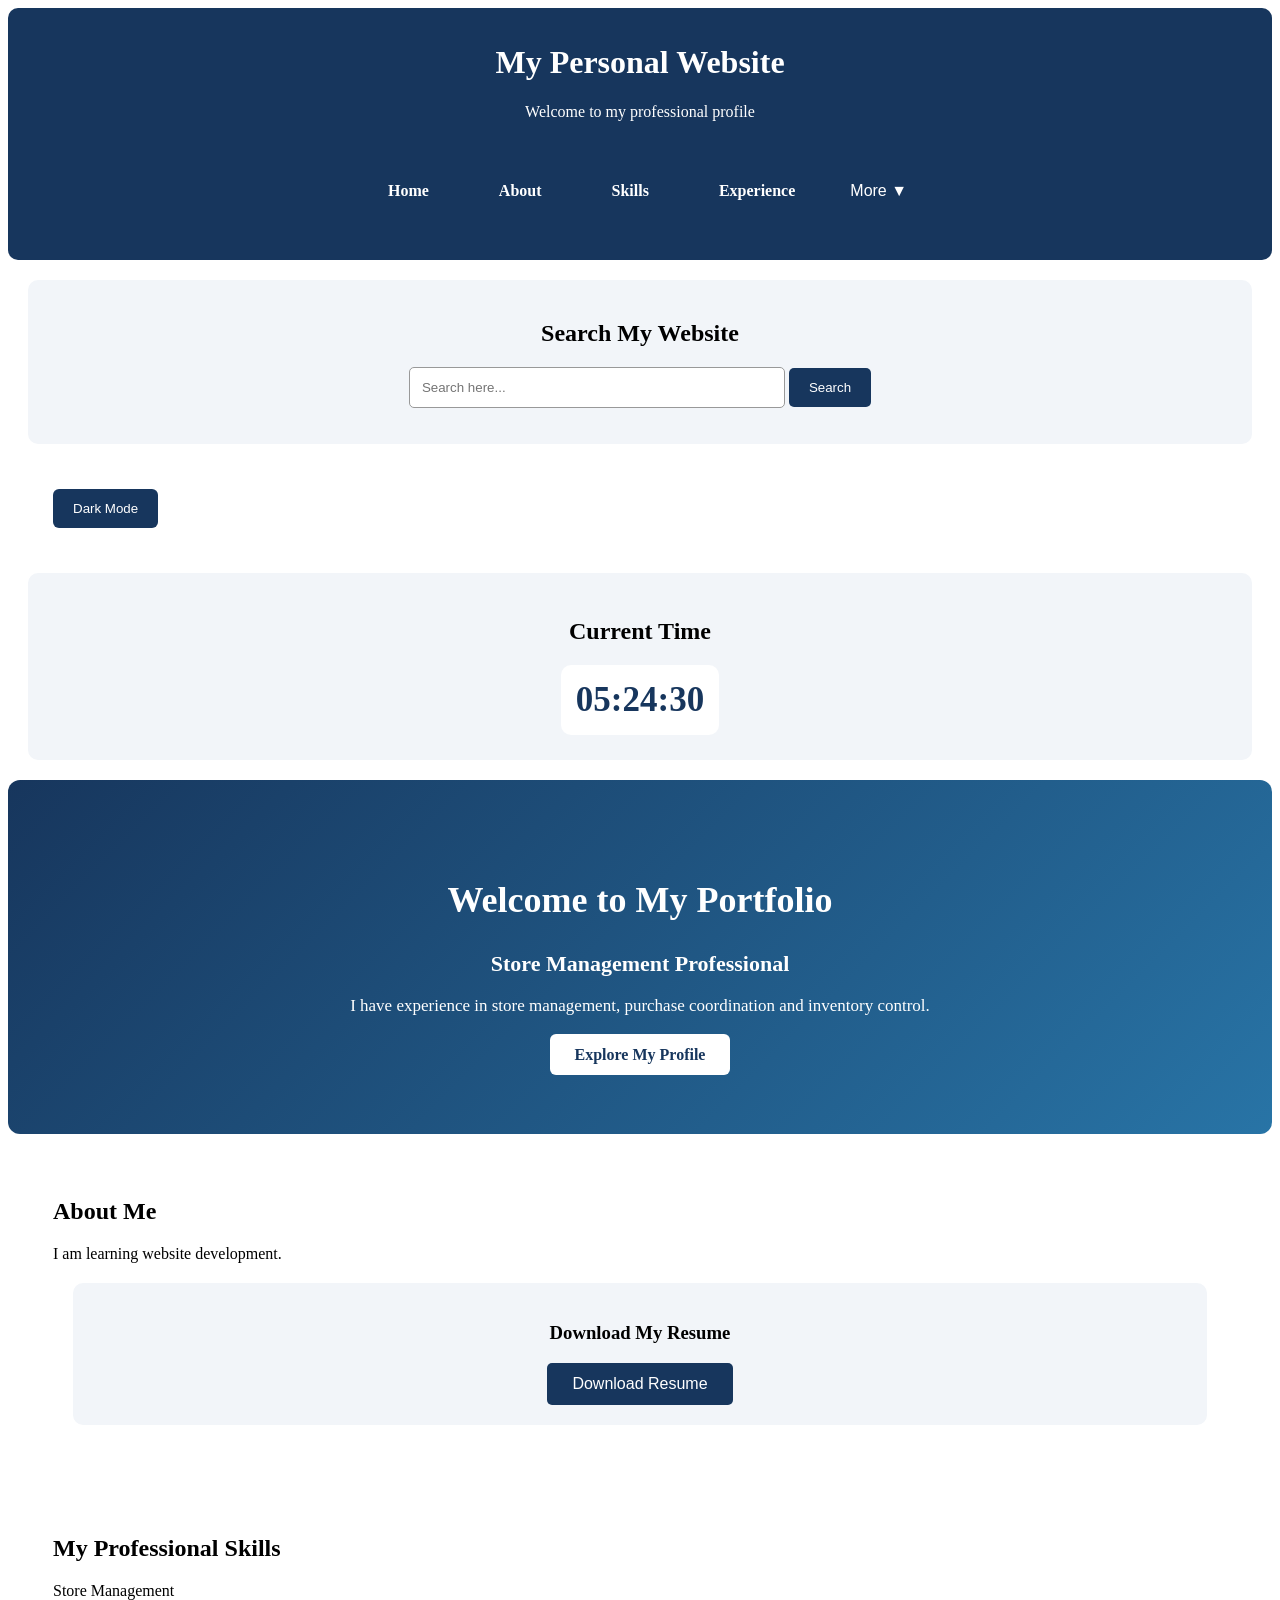
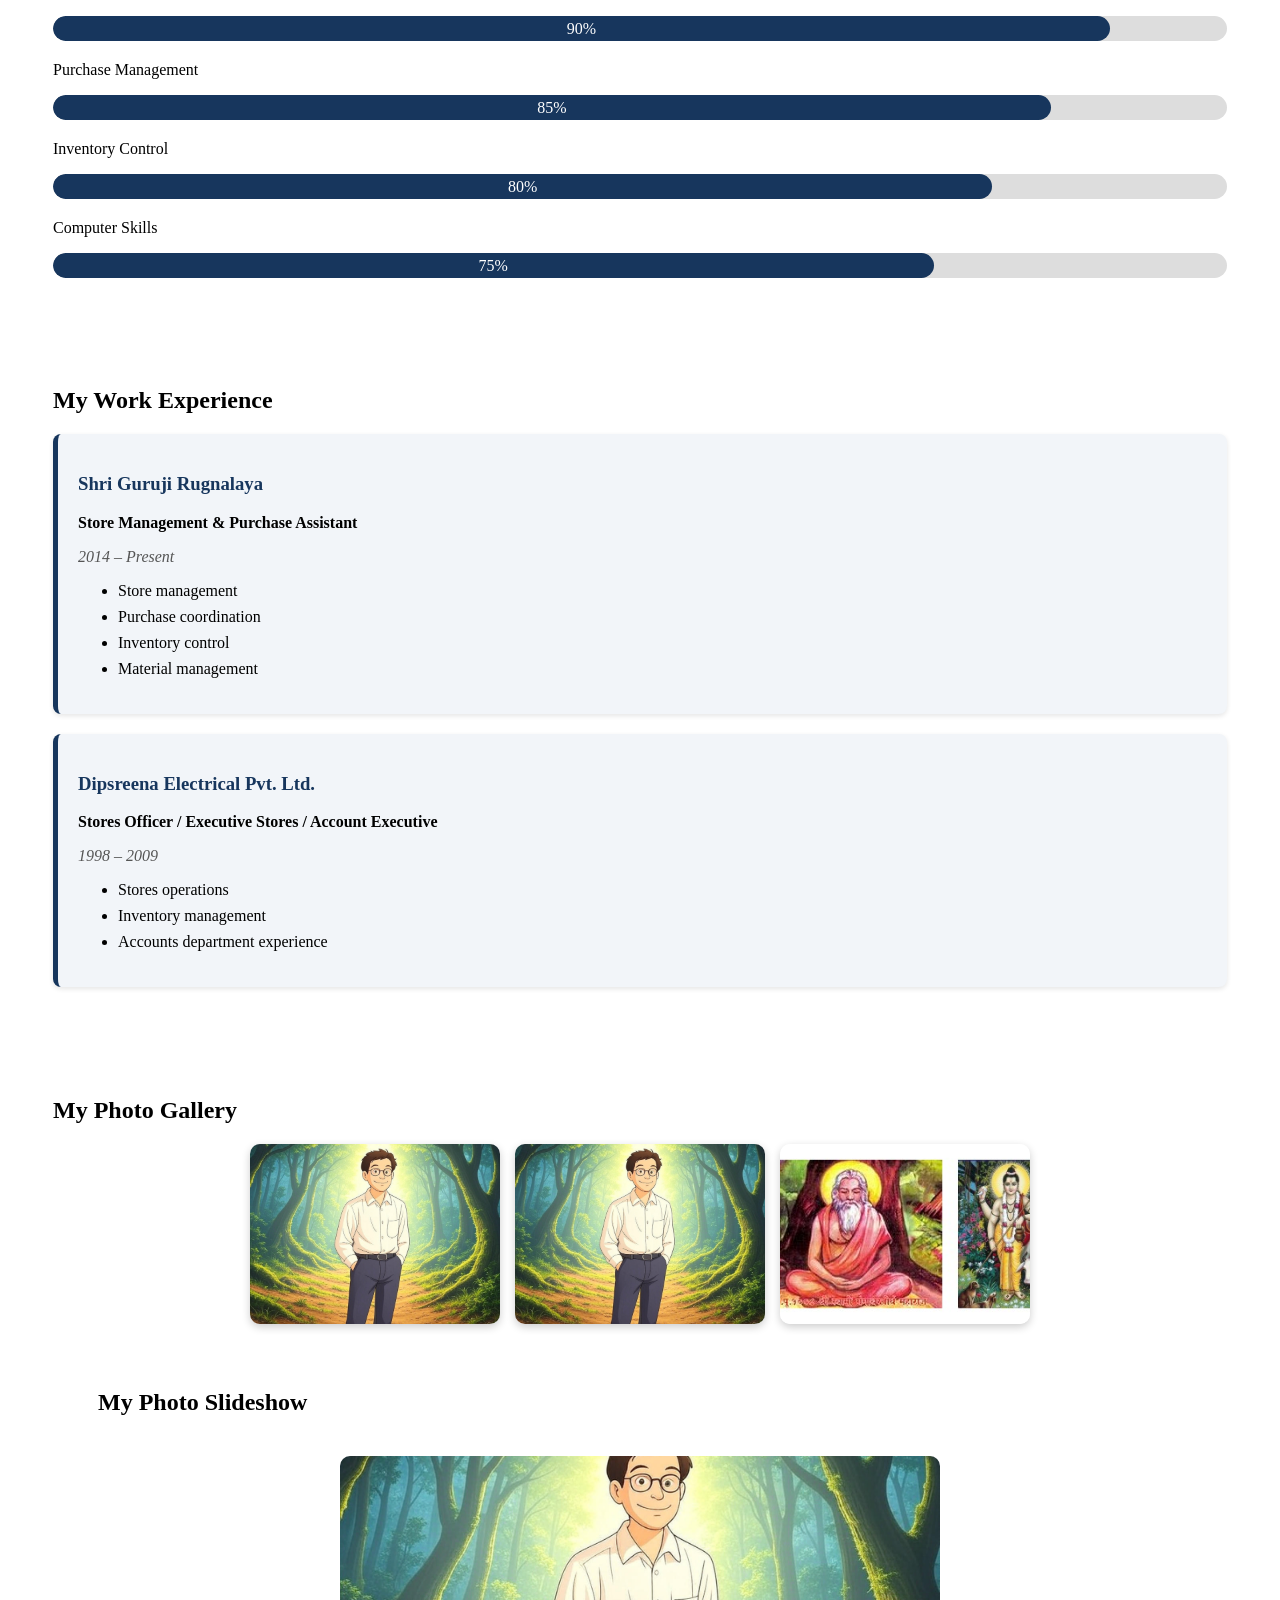
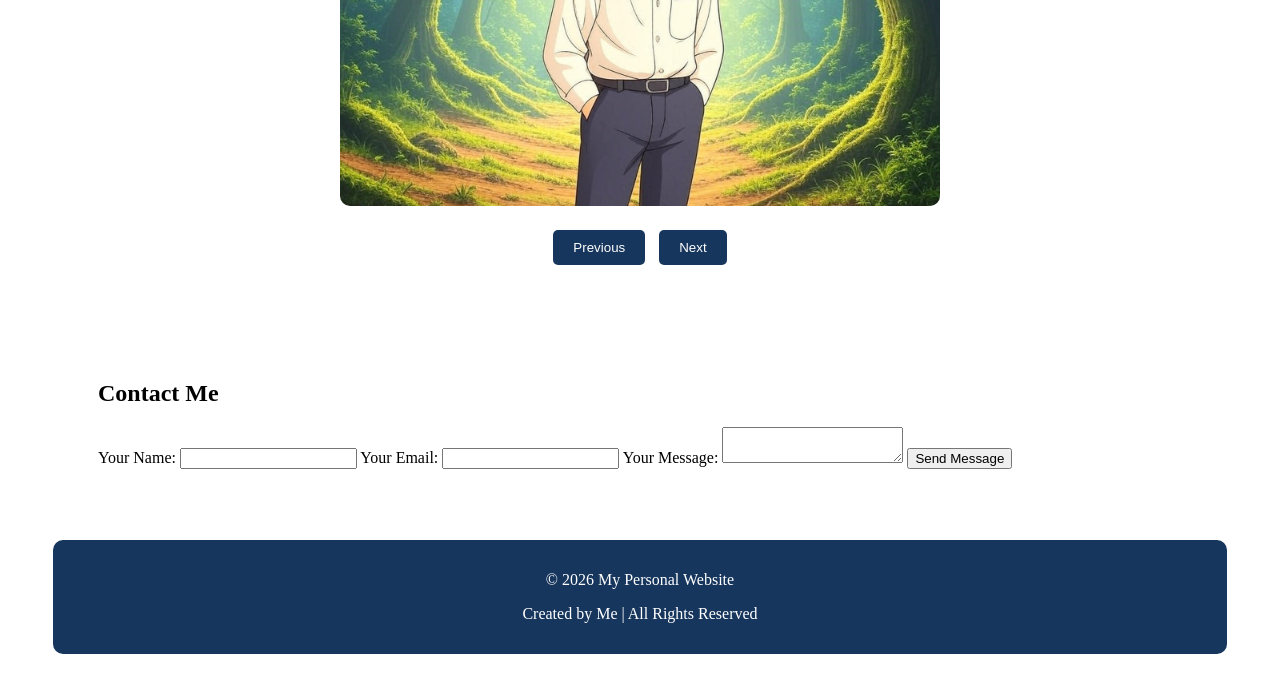
==== index.html @ 949c78d3 "Update html" ====
<!DOCTYPE html>
    <html>
     <head>
        <meta name="viewport" content="width=device-width, initial-scale=1.0">
        <title>My Personal Website</title>

    <style>

        @media screen and (max-width: 600px) {

                .navbar {
                    flex-direction: column;
                    align-items: stretch;
                }

                .navbar a,
                .dropbtn {
                    text-align: center;
                    width: 100%;
                }

                .dropdown-content {
                    position: static;
                }

             body {
                 font-size: 14px;
                 padding: 10px;
                  background-color: white;
                  color: black;
                 transition: 0.3s;
                font - family: Arial;
                margin: 0;    
             }

            .main-header nav a {
                 display: block;
                 margin: 10px;
             }

             .profile-card {
                   flex-direction: column;
                  text-align: center;
                }

           img {
                 max-width: 100%;
                 height: auto;
            }

            form {
              width: 100%;
              box-sizing: border-box;
            }
        }
           
            .main-header {
                  background-color: #17365D;
                 color: white;
                text-align: center;
                border-radius: 10px;
                  padding: 15px;
            }
            .main-footer {
                 background-color: #17365D;
                 color: white;
                text-align: center;
                padding: 15px;
                margin-top: 30px;
                border-radius: 10px;
            }
            .main-header nav {
                 margin-top: 15px;
            }

            .main-header nav a {
                  color: white;
                text-decoration: none;
                 margin: 15px;
                font-weight: bold;
            }

            nav {
                background - color: navy;
                padding: 15px;
                text-align: center;
            }

            nav a {
                color: white;
                margin: 15px;
                text-decoration: none;
            }

            header {
                text - align: center;
                padding: 40px;
                background-color: lightblue;
            }

            section {
                background - color: white;
                margin: 20px;
                padding: 25px;
            }
            .skill {
                  margin-bottom: 20px;
            }
            .resume-download {
                 text-align: center;
                    padding: 20px;
                margin: 20px;
                background-color: #f2f5f9;
                border-radius: 10px;
            }

            .resume-download button {
                 background-color: #17365D;
                 color: white;
                  padding: 12px 25px;
                 border: none;
                 border-radius: 5px;
                 cursor: pointer;
                font-size: 16px;
            }

            .skill-bar {
                background-color: #dddddd;
                width: 100%;
                height: 25px;
                border-radius: 15px;
                overflow: hidden;
            }

            .skill-level {
                background-color: #17365D;
                color: white;
                height: 25px;
                text-align: center;
                line-height: 25px;
                border-radius: 15px;
            }
             .experience-card {
                background-color: #f2f5f9;
                padding: 20px;
                margin-bottom: 20px;
                border-left: 5px solid #17365D;
                border-radius: 8px;
                box-shadow: 0 2px 5px rgba(0,0,0,0.1);
            }

            .experience-card h3 {
                color: #17365D;
            }

            .job-title {
                font-weight: bold;
            }

            .period {
                color: #555555;
                font-style: italic;
            }

            .experience-card li {
                margin-bottom: 8px;
            }

            .gallery {
                display: flex;
                flex-wrap: wrap;
                gap: 15px;
                justify-content: center;
            }

            .gallery img {
                width: 250px;
                height: 180px;
                object-fit: cover;
                border-radius: 10px;
                box-shadow: 0 3px 8px rgba(0,0,0,0.2);
                transition: transform 0.5s;
            }

            .gallery img:hover {
                transform: scale(1.05);
            }

            .gallery img {
                cursor: pointer;
            }

            #lightbox {
                display: none;
                position: fixed;
                z-index: 1000;
                top: 0;
                left: 0;
                width: 100%;
                height: 100%;
                background-color: rgba(0,0,0,0.9);
                justify-content: center;
                align-items: center;
            }

            #largeImage {
                max-width: 85%;
                max-height: 85%;
                border-radius: 10px;
            }

            .close {
                position: absolute;
                top: 20px;
                right: 35px;
                color: white;
                font-size: 40px;
                cursor: pointer;
            }

            #topBtn {
                position: fixed;
                bottom: 20px;
                right: 20px;
                background-color: #17365D;
                color: white;
                padding: 12px 18px;
                border: none;
                border-radius: 8px;
                cursor: pointer;
                display: none;
                font-size: 15px;
            }

            #topBtn:hover {
                background-color: #2874A6;
            }

            #clock-section {
                text-align: center;
                padding: 25px;
                background-color: #f2f5f9;
                border-radius: 10px;
                margin: 20px;
            }

            #digitalClock {
                font-size: 35px;
                font-weight: bold;
                color: #17365D;
                background-color: white;
                padding: 15px;
                border-radius: 10px;
                display: inline-block;
            }


    /* Dark mode */

            body.dark-mode {
                background-color: #222222;
                color: white;
            }

            body.dark-mode section {
                background-color: #333333;
            }

            #themeBtn {
                background-color: #17365D;
                color: white;
                padding: 12px 20px;
                border: none;
                border-radius: 6px;
                cursor: pointer;
            }
            .hero {
                background: linear-gradient(
                    135deg, #17365D, #2874A6                );

                color: white;
                text-align: center;
                padding: 70px 20px;
                border-radius: 12px;
                margin: 20px 0;
            }

            .hero h1 {
                font-size: 36px;
            }

            .hero h2 {
                font-size: 22px;
            }

            .hero p {
                font-size: 17px;
                margin-bottom: 30px;
            }

            .hero-button {
                background-color: white;
                color: #17365D;
                padding: 12px 25px;
                text-decoration: none;
                border-radius: 6px;
                font-weight: bold;
            }

            .slider {
                text-align: center;
                padding: 20px;
            }

            .slider img {
                width: 100%;
                max-width: 600px;
                height: 350px;
                object-fit: cover;
                border-radius: 10px;
            }

            .slider-buttons {
                margin-top: 15px;
            }

            .slider-buttons button {
                background-color: #17365D;
                color: white;
                padding: 10px 20px;
                margin: 5px;
                border: none;
                border-radius: 5px;
                cursor: pointer;
            }
            #search-section {
                text-align: center;
                padding: 20px;
                margin: 20px;
                background-color: #f2f5f9;
                border-radius: 10px;
            }

            #searchInput {
                padding: 12px;
                width: 60%;
                max-width: 350px;
                border: 1px solid #999;
                border-radius: 5px;
            }

            #search-section button {
                padding: 12px 20px;
                background-color: #17365D;
                color: white;
                border: none;
                border-radius: 5px;
                cursor: pointer;
            }

            .navbar {
                background-color: #17365D;
                display: flex;
                justify-content: center;
                align-items: center;
                position: sticky;
                top: 0;
                z-index: 100;
                flex-wrap: wrap;
            }

            .navbar a,
            .dropbtn {
                color: white;
                padding: 15px 20px;
                text-decoration: none;
                border: none;
                background: none;
                font-size: 16px;
                cursor: pointer;
            }

            .navbar a:hover,
            .dropbtn:hover {
                background-color: #2874A6;
            }

            /* Dropdown menu */

            .dropdown {
                position: relative;
            }

            .dropdown-content {
                display: none;
                position: absolute;
                background-color: white;
                min-width: 150px;
                box-shadow: 0 4px 8px rgba(0,0,0,0.2);
            }

            .dropdown-content a {
                display: block;
                color: #17365D;
            }

            .dropdown:hover .dropdown-content {
                display: block;
            }

            .navbar a.active {
                background-color: #2874A6;
                border-bottom: 3px solid yellow;
            }
           
    </style>
    </head>

<body>

    <header class="main-header">

        <h1>My Personal Website</h1>

        <p>Welcome to my professional profile</p>

        <nav class="navbar">

            <a href="#home">Home</a>
            <a href="#about">About</a>
            <a href="#skills">Skills</a>
            <a href="#experience">Experience</a>

            <div class="dropdown">
                  <button class="dropbtn">More ▼</button>

                 <div class="dropdown-content">
                   <a href="#gallery">Gallery</a>
                   <a href="#contact">Contact</a>
                </div>

            </div>

        </nav>      
    </header>

    <section id="search-section">

    <h2>Search My Website</h2>

    <input type="text" id="searchInput" placeholder="Search here...">

    <button onclick="searchWebsite()">
        Search
    </button>

    <p id="searchResult"></p>

    </section>

    <section id="theme-section">
        <button id="themeBtn" onclick="changeTheme()">
              Dark Mode
        </button>
    </section>

    <section id="clock-section">
        <h2>Current Time</h2>
        <div id="digitalClock">
              00:00:00
        </div>
    </section>
        
    <section id="home" class="hero">
            <h1>Welcome to My Portfolio</h1>
            <h2>Store Management Professional</h2>
            <p>
                I have experience in store management,
                purchase coordination and inventory control.
            </p>
            <a href="#about" class="hero-button">
                Explore My Profile
            </a>
    </section>

    <section id="about">
            <h2>About Me</h2>
            <p>I am learning website development.</p>
            <div class="resume-download">
                <h3>Download My Resume</h3>
                <a href="MyResume.pdf" download="MyResume.pdf">
                    <button type="button">
                        Download Resume
                    </button>
                </a>
            </div>
    </section>

    <section id="skills">
        <h2>My Professional Skills</h2>
            <div class="skill">
                <p>Store Management</p>
                <div class="skill-bar">
                    <div class="skill-level" style="width: 90%;">90%</div>
                </div>
            </div>
        
            <div class="skill">
                <p>Purchase Management</p>
                <div class="skill-bar">
                    <div class="skill-level" style="width: 85%;">85%</div>
                </div>
            </div>
        
            <div class="skill">
                <p>Inventory Control</p>
                <div class="skill-bar">
                    <div class="skill-level" style="width: 80%;">80%</div>
                </div>
            </div>
        
            <div class="skill">
                <p>Computer Skills</p>
                <div class="skill-bar">
                    <div class="skill-level" style="width: 75%;">75%</div>
                </div>
            </div>
        
    </section>

    <section id="experience">
        <h2>My Work Experience</h2>
        <div class="experience-card">
            <h3>Shri Guruji Rugnalaya</h3>
            <p class="job-title">Store Management & Purchase Assistant</p>
            <p class="period">2014 – Present</p>
            <ul>
                <li>Store management</li>
                <li>Purchase coordination</li>
                <li>Inventory control</li>
                <li>Material management</li>
            </ul>
        </div>
            
        <div class="experience-card">
            <h3>Dipsreena Electrical Pvt. Ltd.</h3>
            <p class="job-title">Stores Officer / Executive Stores / Account Executive</p>
            <p class="period">1998 – 2009</p>
            <ul>
                <li>Stores operations</li>
                <li>Inventory management</li>
                <li>Accounts department experience</li>
            </ul>
        </div>
    </section>
  
    <section id="gallery">
        <h2>My Photo Gallery</h2>
        <div class="gallery">
            <img src="images/photo1.jpg" alt="My Photo" onclick="openImage(this)">
            <img src="images/photo2.jpg" alt="My Photo" onclick="openImage(this)">
            <img src="images/photo3.jpg" alt="My Photo" onclick="openImage(this)">
        </div>

        <div id="lightbox" onclick="closeImage()">
            <span class="close">&times;</span>
            <img id="largeImage" alt="Enlarged photo">
        </div>

    <section id="slider-section">
        <h2>My Photo Slideshow</h2>
        <div class="slider">
            <img id="slideImage" src="images/photo1.jpg" alt="My photograph">
            <div class="slider-buttons">
                <button onclick="previousSlide()">
                    Previous
                </button>
                <button onclick="nextSlide()">
                    Next
                </button>
            </div>
        </div>
    </section>

    <section id="contact">
        <h2>Contact Me</h2>
    
        <form id="contactForm">
            <label>Your Name:</label>
            <input type="text" id="visitorName" required>

            <label>Your Email:</label>
            <input type="email" id="visitorEmail" required>

            <label>Your Message:</label>
            <textarea id="visitorMessage" required></textarea>

           <button type="submit">Send Message</button>
            <p id="result"></p>
        </form>
    </section>

<footer class="main-footer">
    <p>© 2026 My Personal Website</p>
    <p>Created by Me | All Rights Reserved</p>
</footer>

<button id="topBtn" onclick="goToTop()">
    ↑ Back to Top
</button>

<script>
    function validateForm() {
        let name = document.getElementById("visitorName").value;

        let email = document.getElementById("visitorEmail").value;

        if (name == "" || email == "") {

            document.getElementById("result").innerHTML =
                "Please enter your name and email.";

            return false;
            }

        document.getElementById("result").innerHTML =
            "Thank you! Your details are entered.";

        return false;
    }
</script>

<script>
    function openImage(photo) {

        document.getElementById("lightbox").style.display = "flex";

        document.getElementById("largeImage").src = photo.src;

    }

    function closeImage() {

        document.getElementById("lightbox").style.display = "none";

    }

</script>

<script>

    // Show button when visitor scrolls down

    window.onscroll = function () {
        if (document.documentElement.scrollTop > 200) {
            document.getElementById("topBtn").style.display = "block";
        } else {
            document.getElementById("topBtn").style.display = "none";
        }
    };

    // Return to the top

    function goToTop() {
        window.scrollTo({
            top: 0,
            behavior: "smooth"
        });
    }

</script>

<script>
    function showClock() {

        let now = new Date();

        let hours = String(now.getHours()).padStart(2, "0");

        let minutes = String(now.getMinutes()).padStart(2, "0");

        let seconds = String(now.getSeconds()).padStart(2, "0");

        let time = hours + ":" + minutes + ":" + seconds;

        document.getElementById("digitalClock").innerHTML = time;

    }

    showClock();

    setInterval(showClock, 1000);
</script>

<script>
    function changeTheme() {

        document.body.classList.toggle("dark-mode");

        let button = document.getElementById("themeBtn");

        if (document.body.classList.contains("dark-mode")) {

            button.innerHTML = "Light Mode";

        } else {

            button.innerHTML = "Dark Mode";

        }

    }
</script>

<script>
    let photos = [
        "images/photo1.jpg",
        "images/photo2.jpg",
        "images/photo3.jpg"
    ];

    let currentSlide = 0;

    function showSlide() {

        document.getElementById("slideImage").src =
            photos[currentSlide];

    }

    function nextSlide() {
        currentSlide++;

        if (currentSlide >= photos.length) {
            currentSlide = 0;
        }

        showSlide();

    }

    function previousSlide() {

        currentSlide--;

        if (currentSlide < 0) {
            currentSlide = photos.length - 1;
        }

        showSlide();

    }

    // Automatically change image every 3 seconds

    setInterval(nextSlide, 3000);

</script>

<script>
    function searchWebsite() {

        let searchText = document
            .getElementById("searchInput")
            .value.toLowerCase()
            .trim();

        let sections = [
            { name: "home", id: "home" },
            { name: "about", id: "about" },
            { name: "skills", id: "skills" },
            { name: "experience", id: "experience" },
            { name: "gallery", id: "gallery" },
            { name: "contact", id: "contact" }
        ];

        let found = sections.find(function (section) {
            return section.name.includes(searchText);
        });

        if (found && searchText !== "") {

            document.getElementById("searchResult").innerHTML =
                "Section found: " + found.name;

            document.getElementById(found.id).scrollIntoView({
                behavior: "smooth"
            });

        } else {

            document.getElementById("searchResult").innerHTML =
                "No matching section found.";

        }

    }
</script>

<script>

    let menuLinks = document.querySelectorAll(".navbar a");

    menuLinks.forEach(function (link) {

        link.addEventListener("click", function () {

            menuLinks.forEach(function (item) {
                item.classList.remove("active");
            });

            link.classList.add("active");

        });

    });

</script>

<script>

    document.getElementById("contactForm")
        .addEventListener("submit", function (event) {

            event.preventDefault();

            let name = document.getElementById("visitorName").value;

            let email = document.getElementById("visitorEmail").value;

            let message = document.getElementById("visitorMessage").value;

            if (name === "" || email === "" || message === "") {

                document.getElementById("result").innerHTML =
                    "Please complete all fields.";

                return;
            }

            let subject = "Website Contact Message";

            let body = "Name: " + name +
                "\nEmail: " + email +
                "\nMessage: " + message;

            let mailLink = "mailto:suniladkar37@gmail.com" +
                "?subject=" + encodeURIComponent(subject) +
                "&body=" + encodeURIComponent(body);

            window.location.href = mailLink;

        });

</script>

</body>

</html>
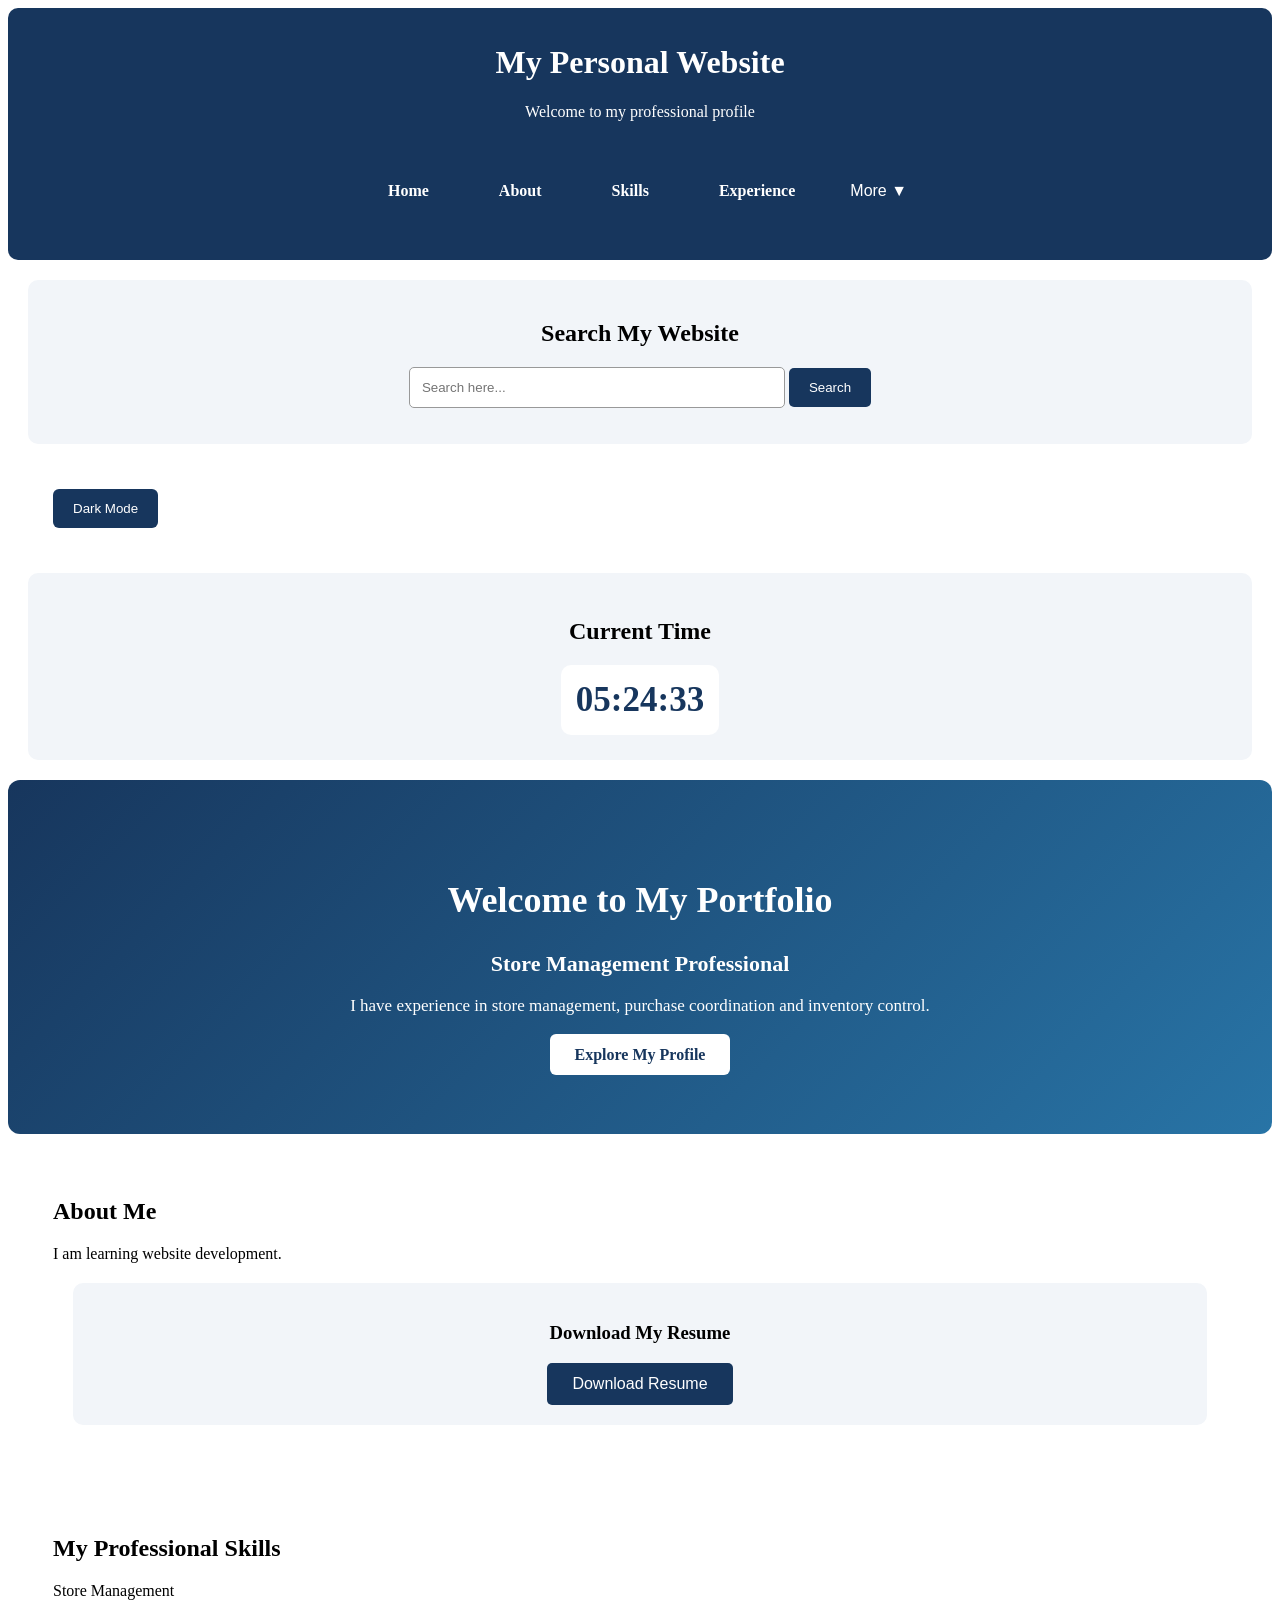
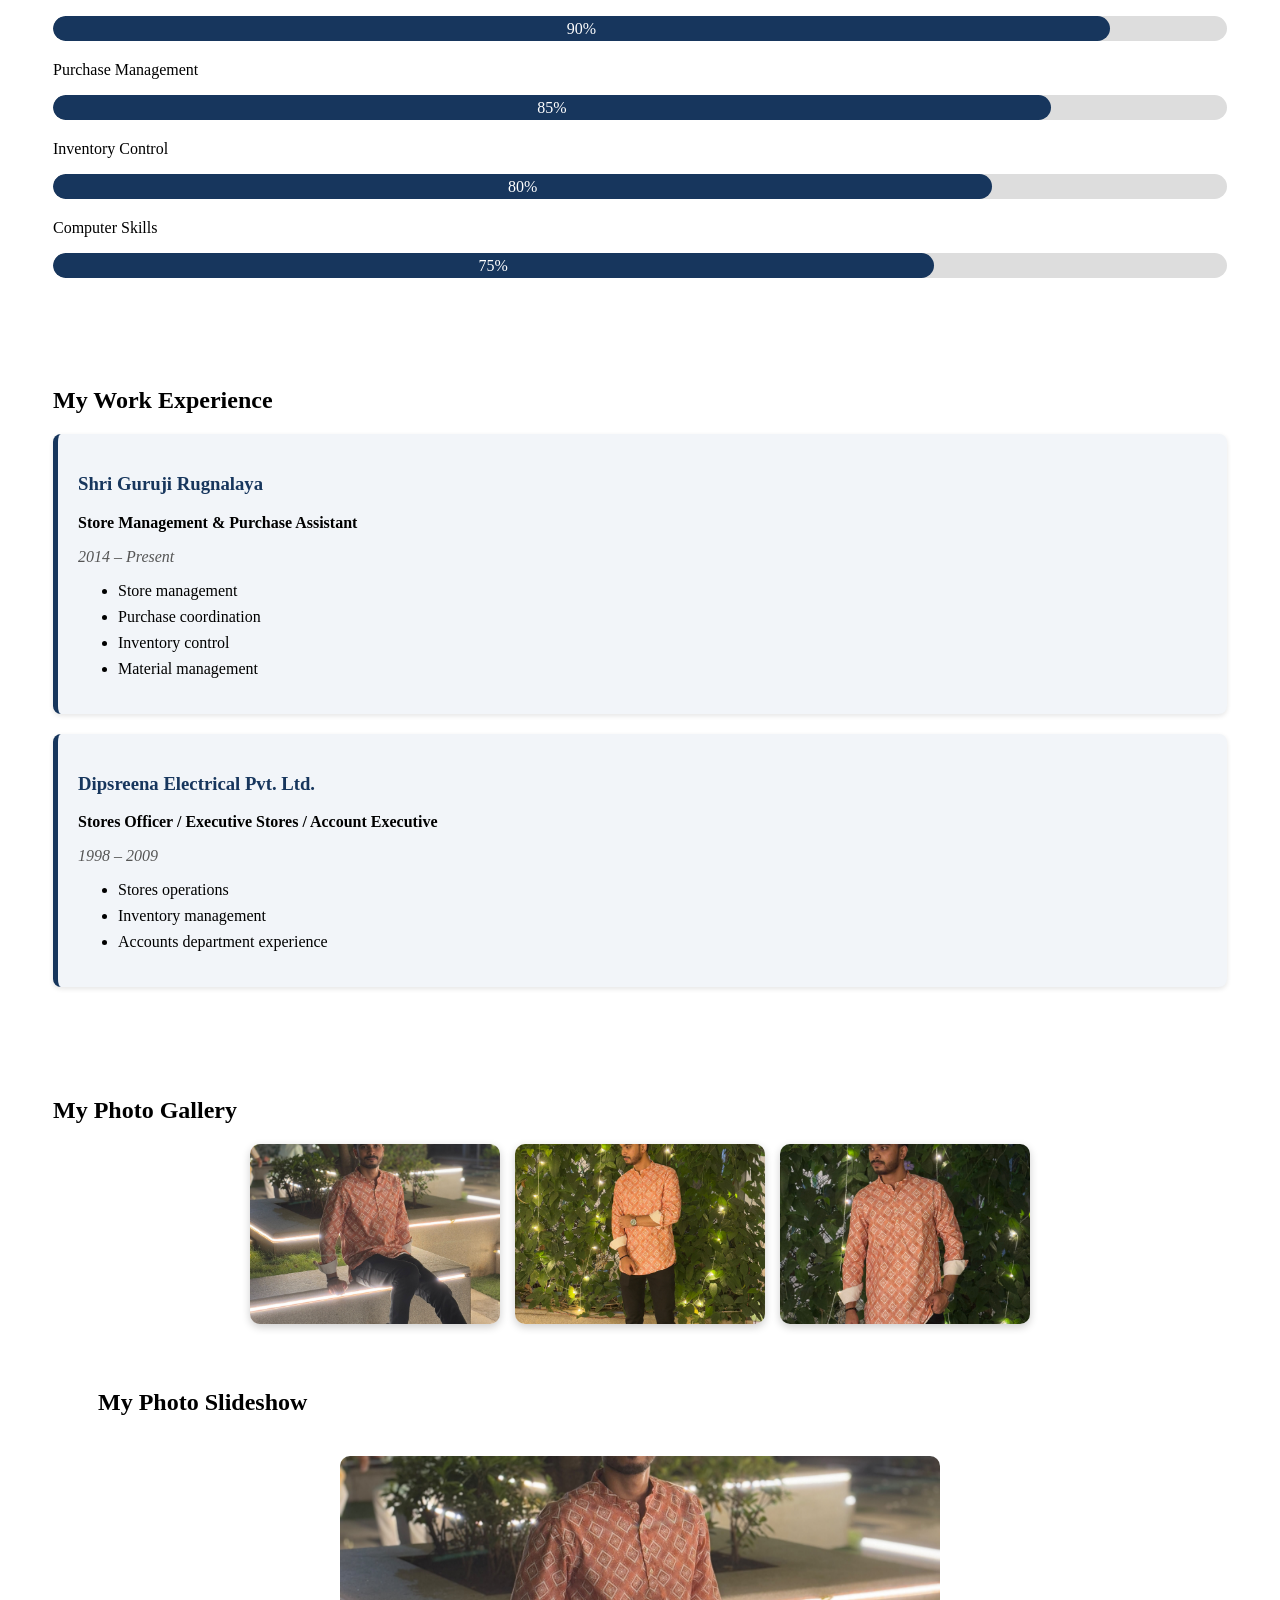
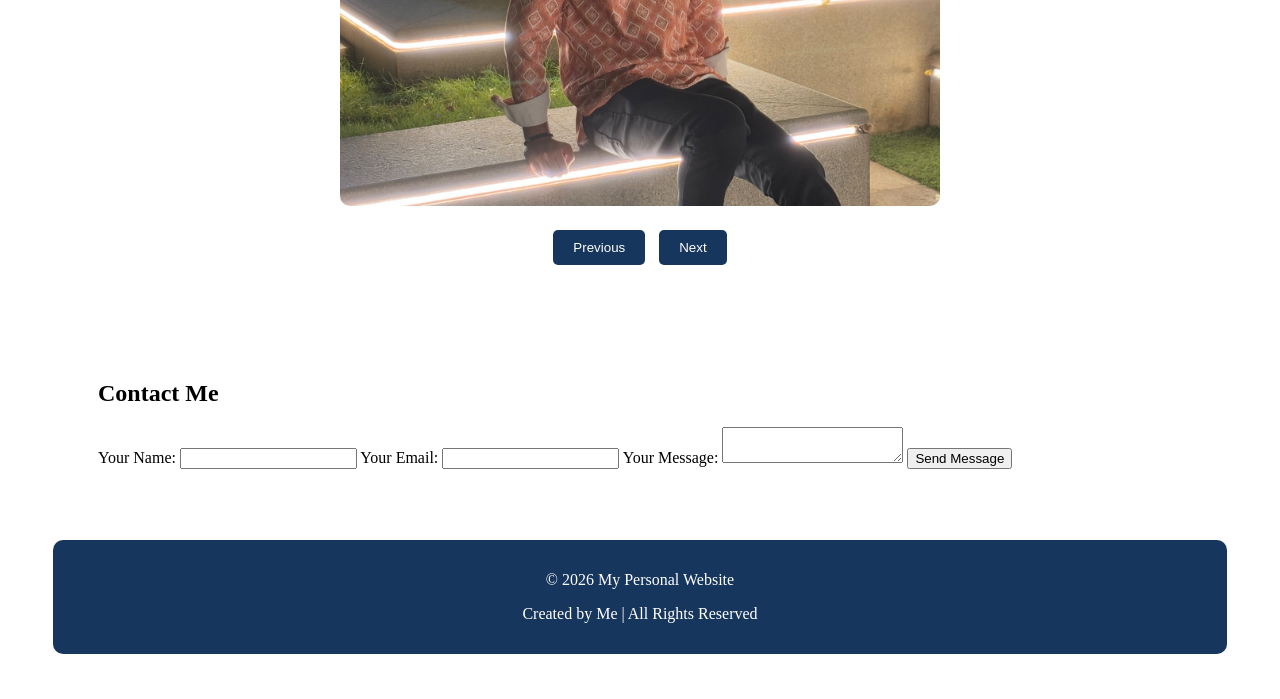
==== commit d4155572: "modify image" ====
--- a/index.html
+++ b/index.html
@@ -557,9 +557,9 @@
     <section id="gallery">
         <h2>My Photo Gallery</h2>
         <div class="gallery">
-            <img src="images/photo1.jpg" alt="My Photo" onclick="openImage(this)">
-            <img src="images/photo2.jpg" alt="My Photo" onclick="openImage(this)">
-            <img src="images/photo3.jpg" alt="My Photo" onclick="openImage(this)">
+            <img src="images/photo1.jpeg" alt="My Photo" onclick="openImage(this)">
+            <img src="images/photo2.jpeg" alt="My Photo" onclick="openImage(this)">
+            <img src="images/photo3.jpeg" alt="My Photo" onclick="openImage(this)">
         </div>
 
         <div id="lightbox" onclick="closeImage()">
@@ -570,7 +570,7 @@
     <section id="slider-section">
         <h2>My Photo Slideshow</h2>
         <div class="slider">
-            <img id="slideImage" src="images/photo1.jpg" alt="My photograph">
+            <img id="slideImage" src="images/photo1.jpeg" alt="My photograph">
             <div class="slider-buttons">
                 <button onclick="previousSlide()">
                     Previous
@@ -714,9 +714,9 @@
 
 <script>
     let photos = [
-        "images/photo1.jpg",
-        "images/photo2.jpg",
-        "images/photo3.jpg"
+        "images/photo1.jpeg",
+        "images/photo2.jpeg",
+        "images/photo3.jpeg"
     ];
 
     let currentSlide = 0;
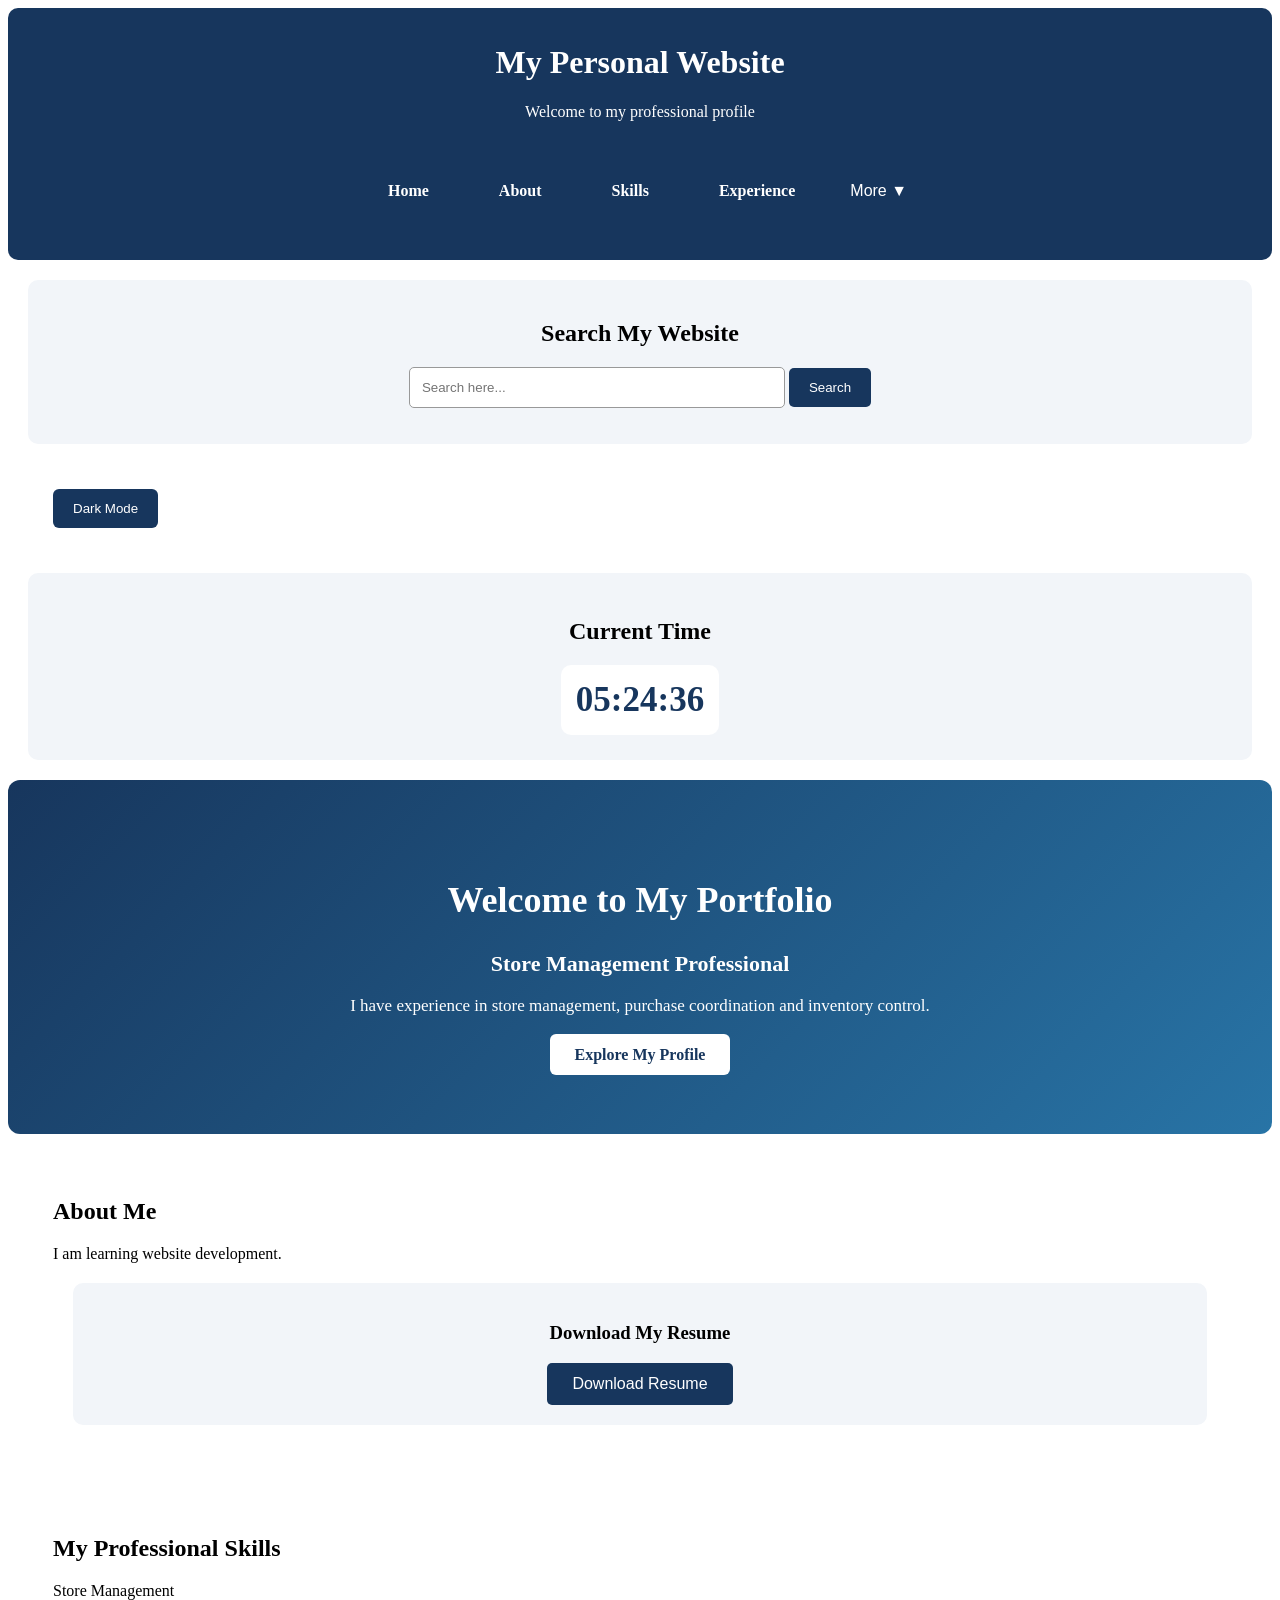
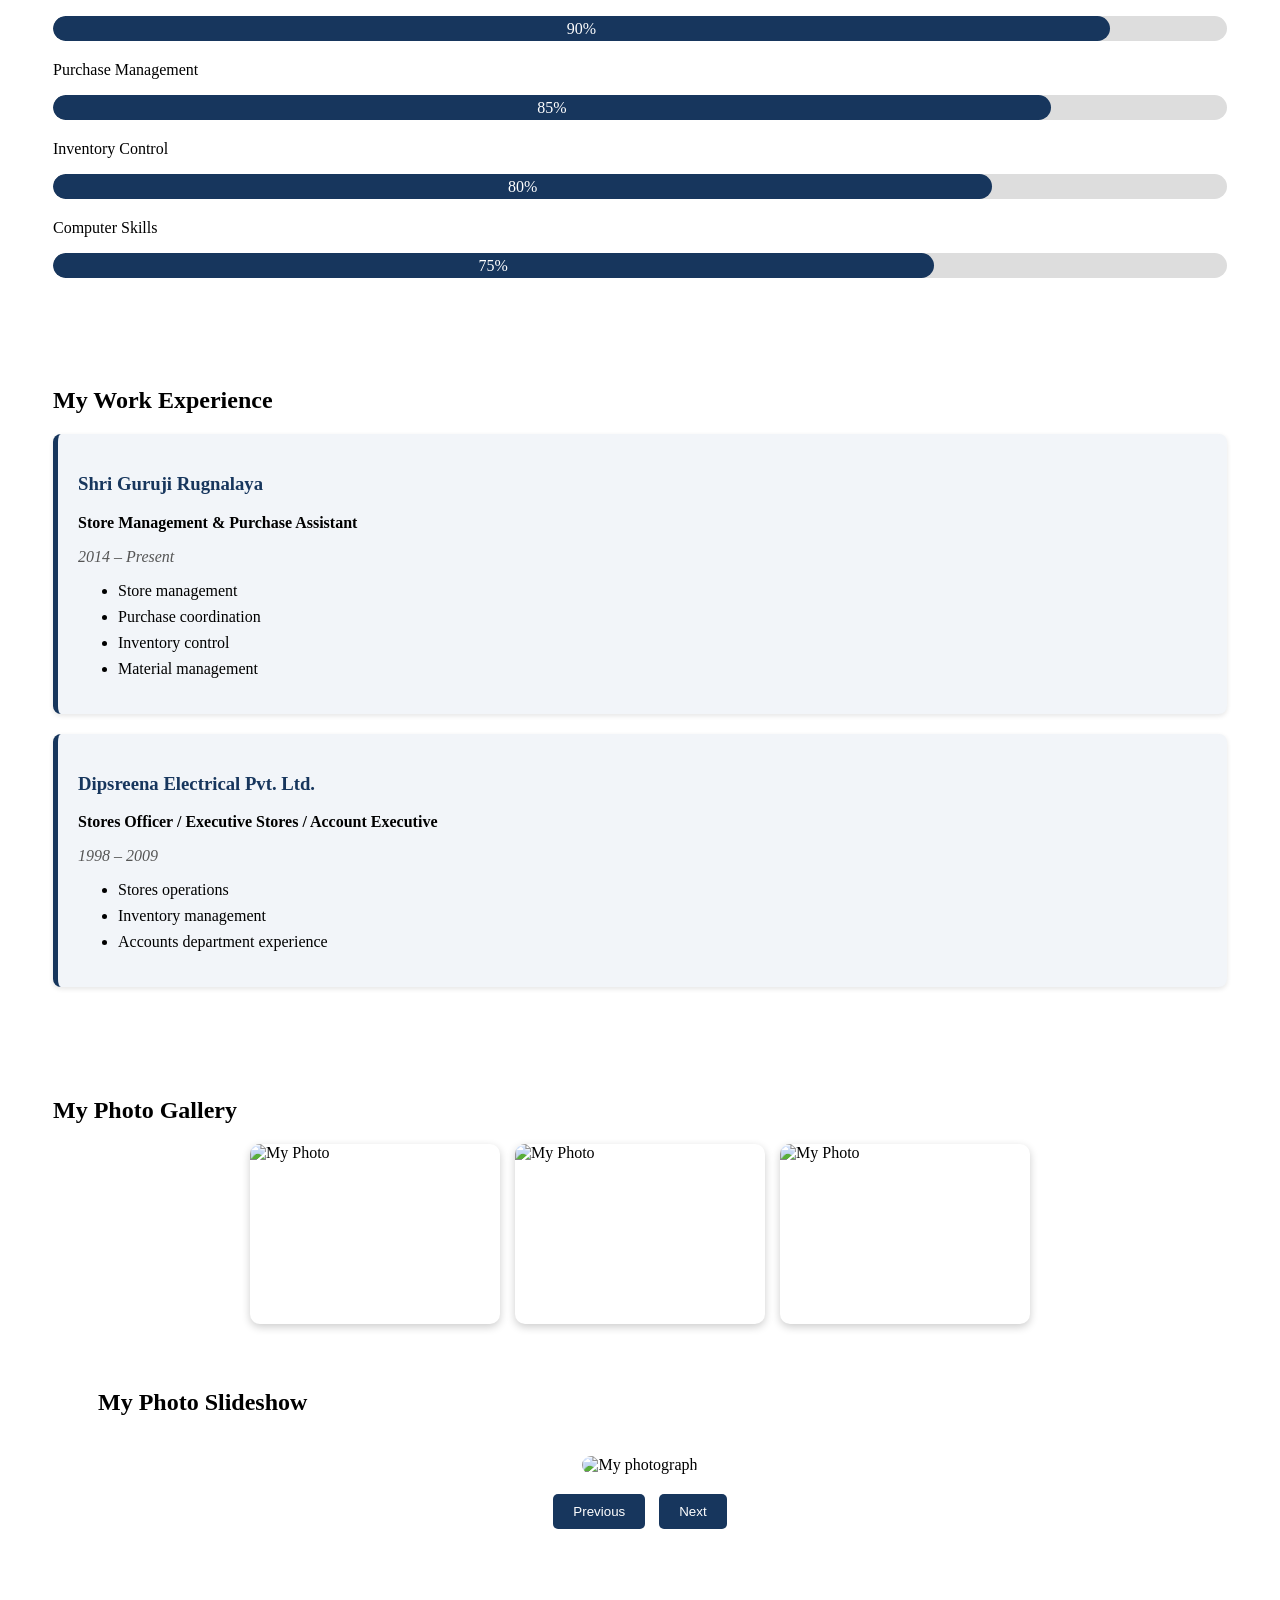
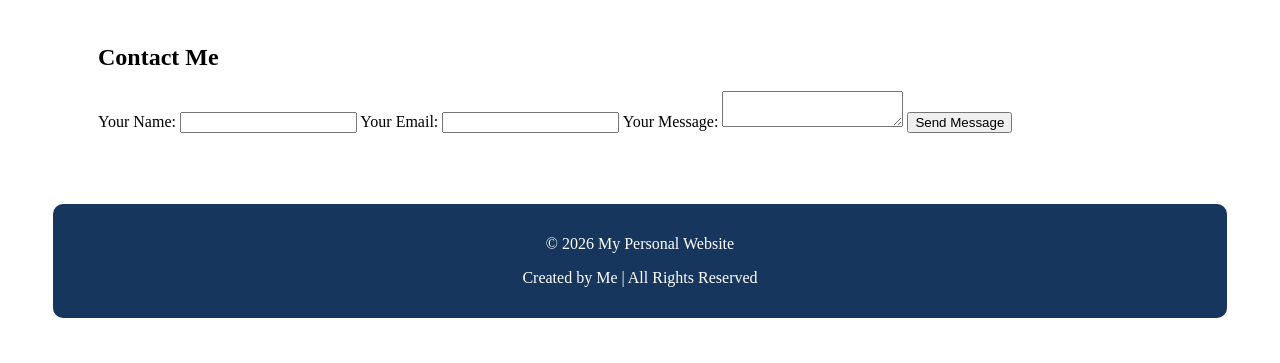
==== commit f56156a5: "image" ====
--- a/index.html
+++ b/index.html
@@ -557,9 +557,9 @@
     <section id="gallery">
         <h2>My Photo Gallery</h2>
         <div class="gallery">
-            <img src="images/photo1.jpeg" alt="My Photo" onclick="openImage(this)">
-            <img src="images/photo2.jpeg" alt="My Photo" onclick="openImage(this)">
-            <img src="images/photo3.jpeg" alt="My Photo" onclick="openImage(this)">
+            <img src="images/photo1.jpg" alt="My Photo" onclick="openImage(this)">
+            <img src="images/photo2.jpg" alt="My Photo" onclick="openImage(this)">
+            <img src="images/photo3.jpg" alt="My Photo" onclick="openImage(this)">
         </div>
 
         <div id="lightbox" onclick="closeImage()">
@@ -570,7 +570,7 @@
     <section id="slider-section">
         <h2>My Photo Slideshow</h2>
         <div class="slider">
-            <img id="slideImage" src="images/photo1.jpeg" alt="My photograph">
+            <img id="slideImage" src="images/photo1.jpg" alt="My photograph">
             <div class="slider-buttons">
                 <button onclick="previousSlide()">
                     Previous
@@ -714,9 +714,9 @@
 
 <script>
     let photos = [
-        "images/photo1.jpeg",
-        "images/photo2.jpeg",
-        "images/photo3.jpeg"
+        "images/photo1.jpg",
+        "images/photo2.jpg",
+        "images/photo3.jpg"
     ];
 
     let currentSlide = 0;
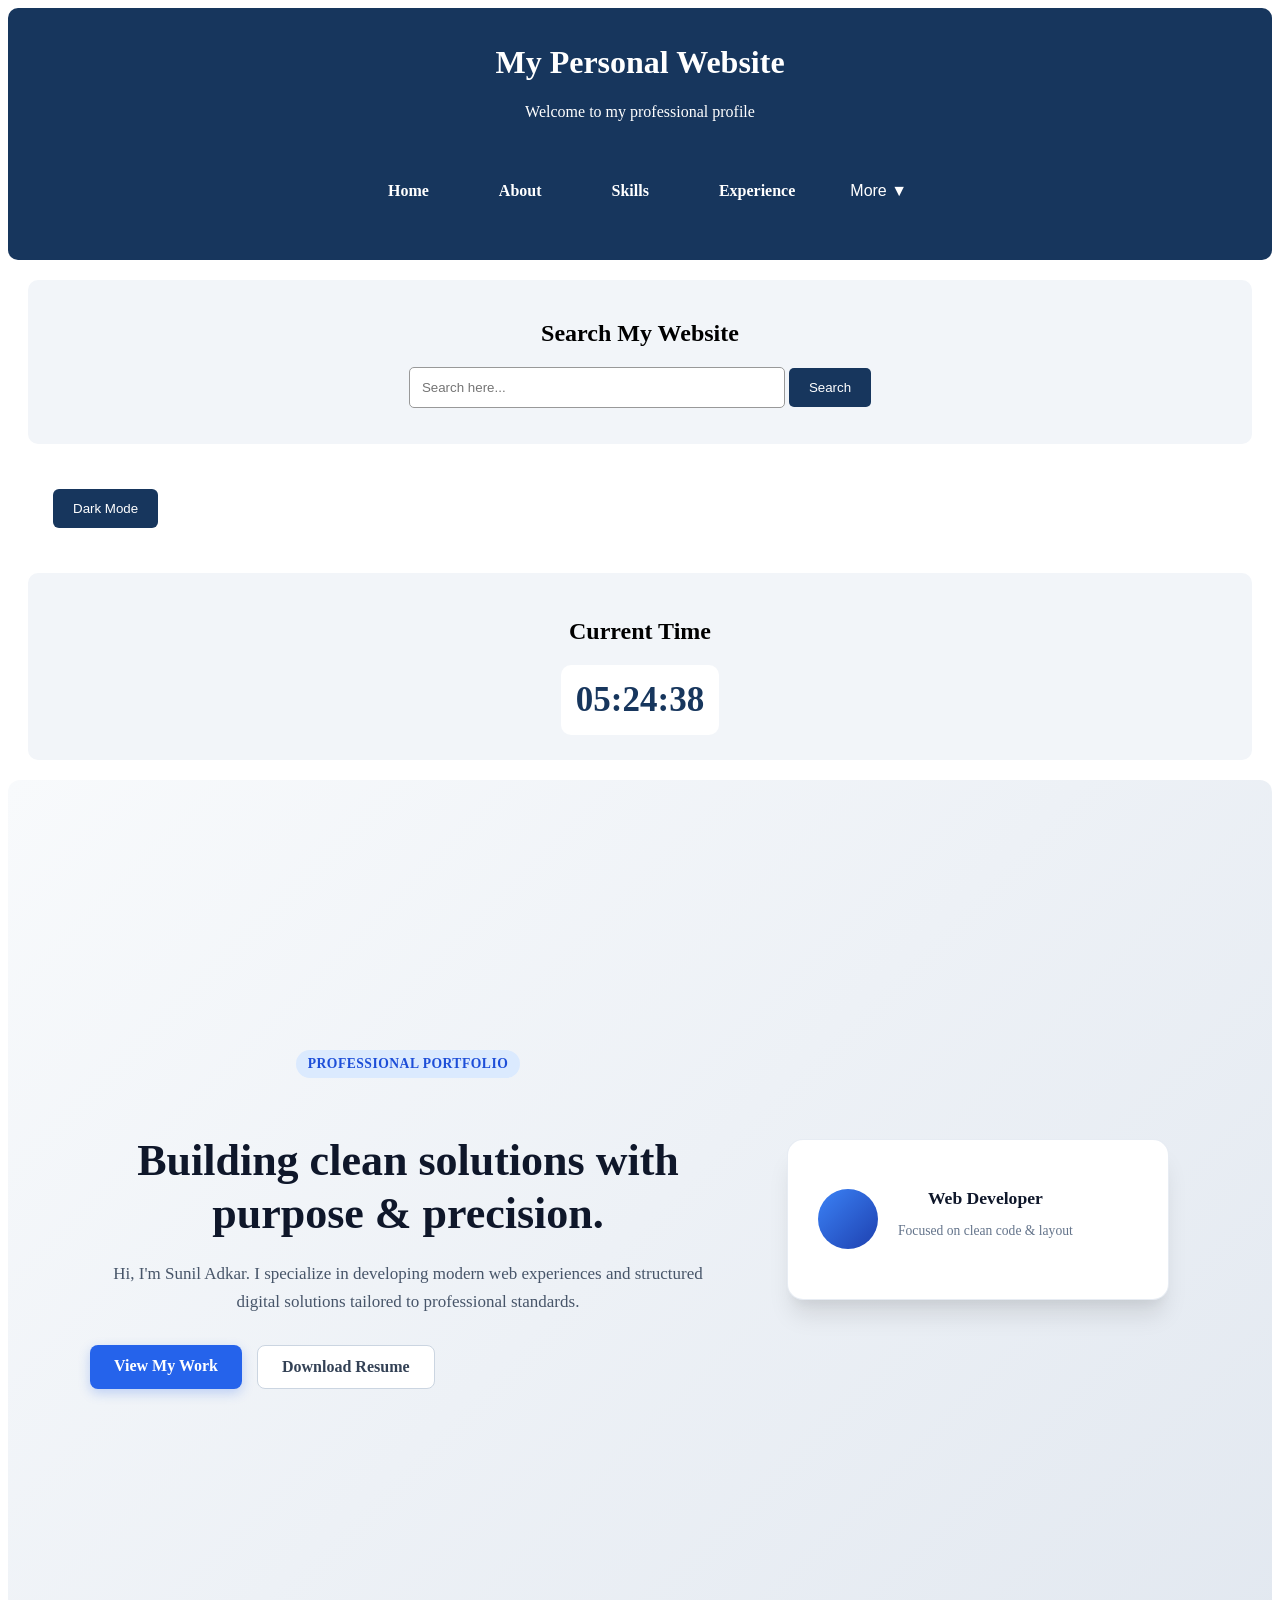
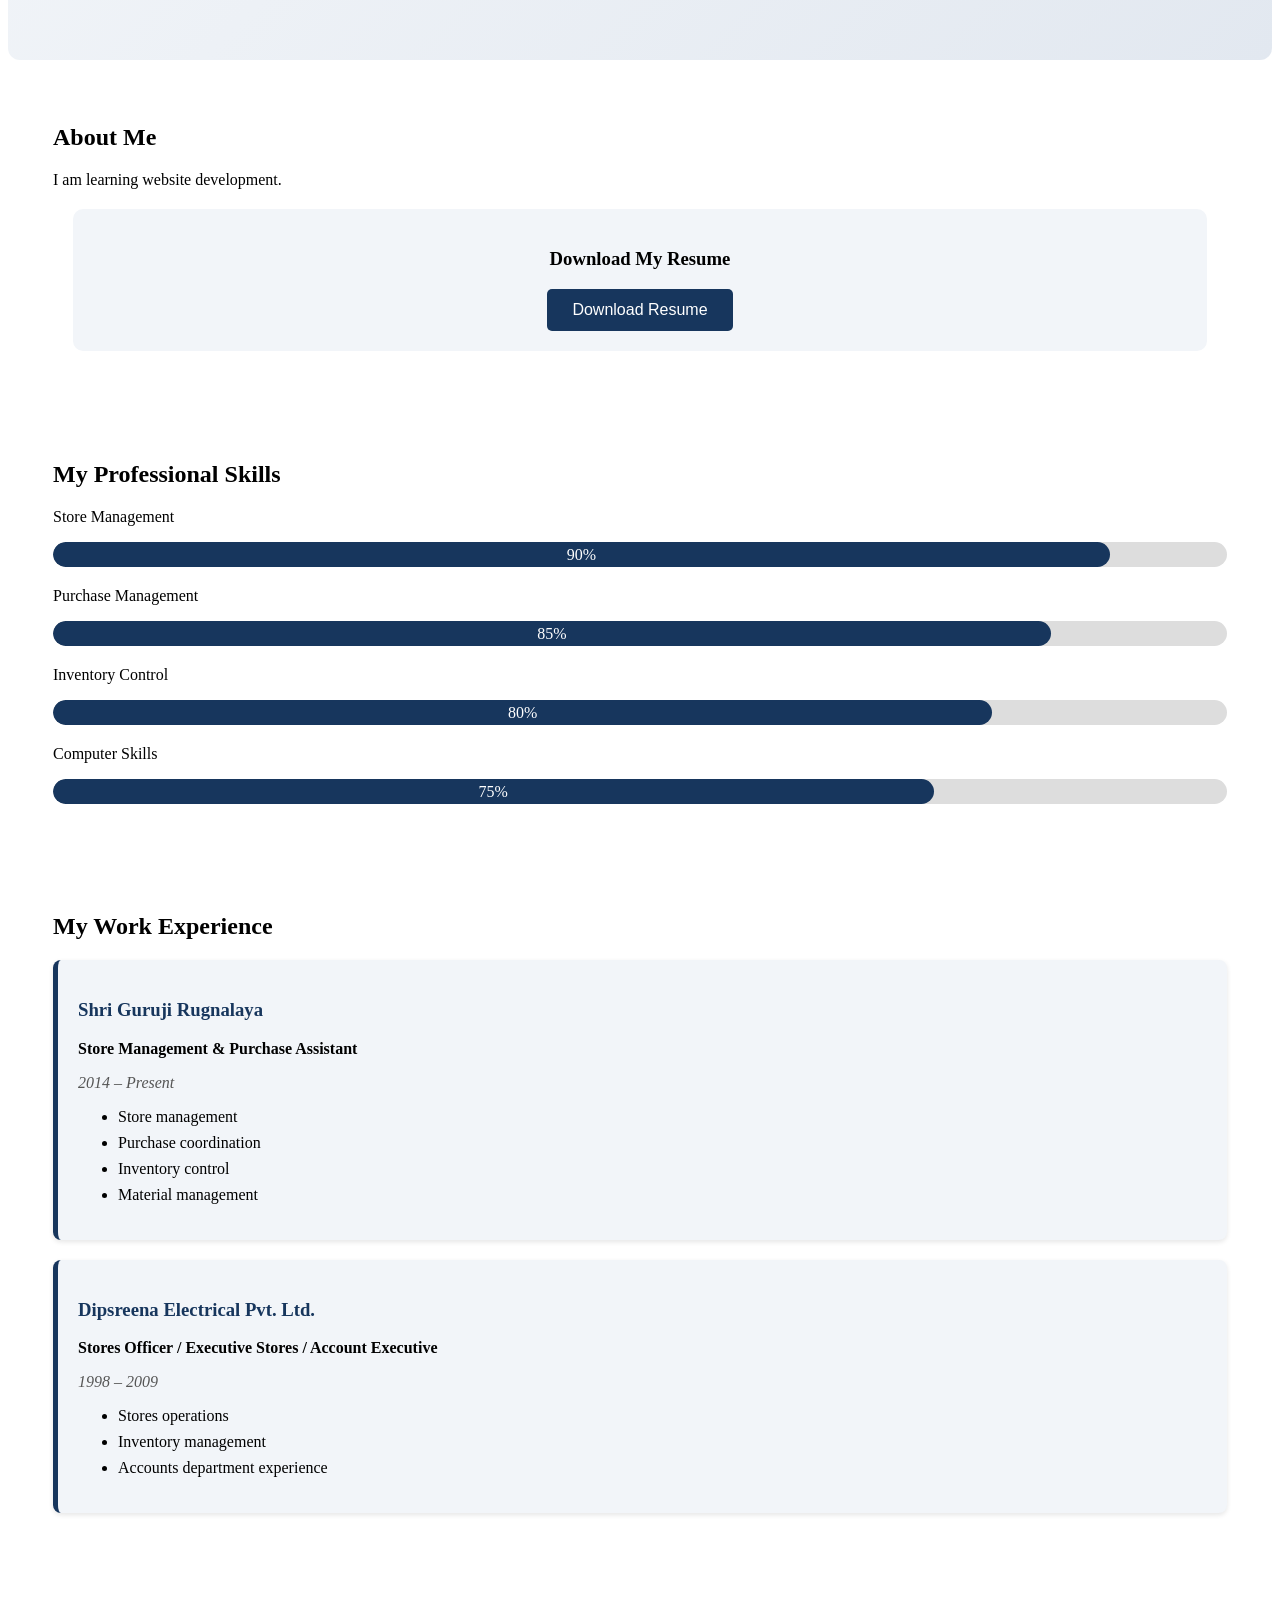
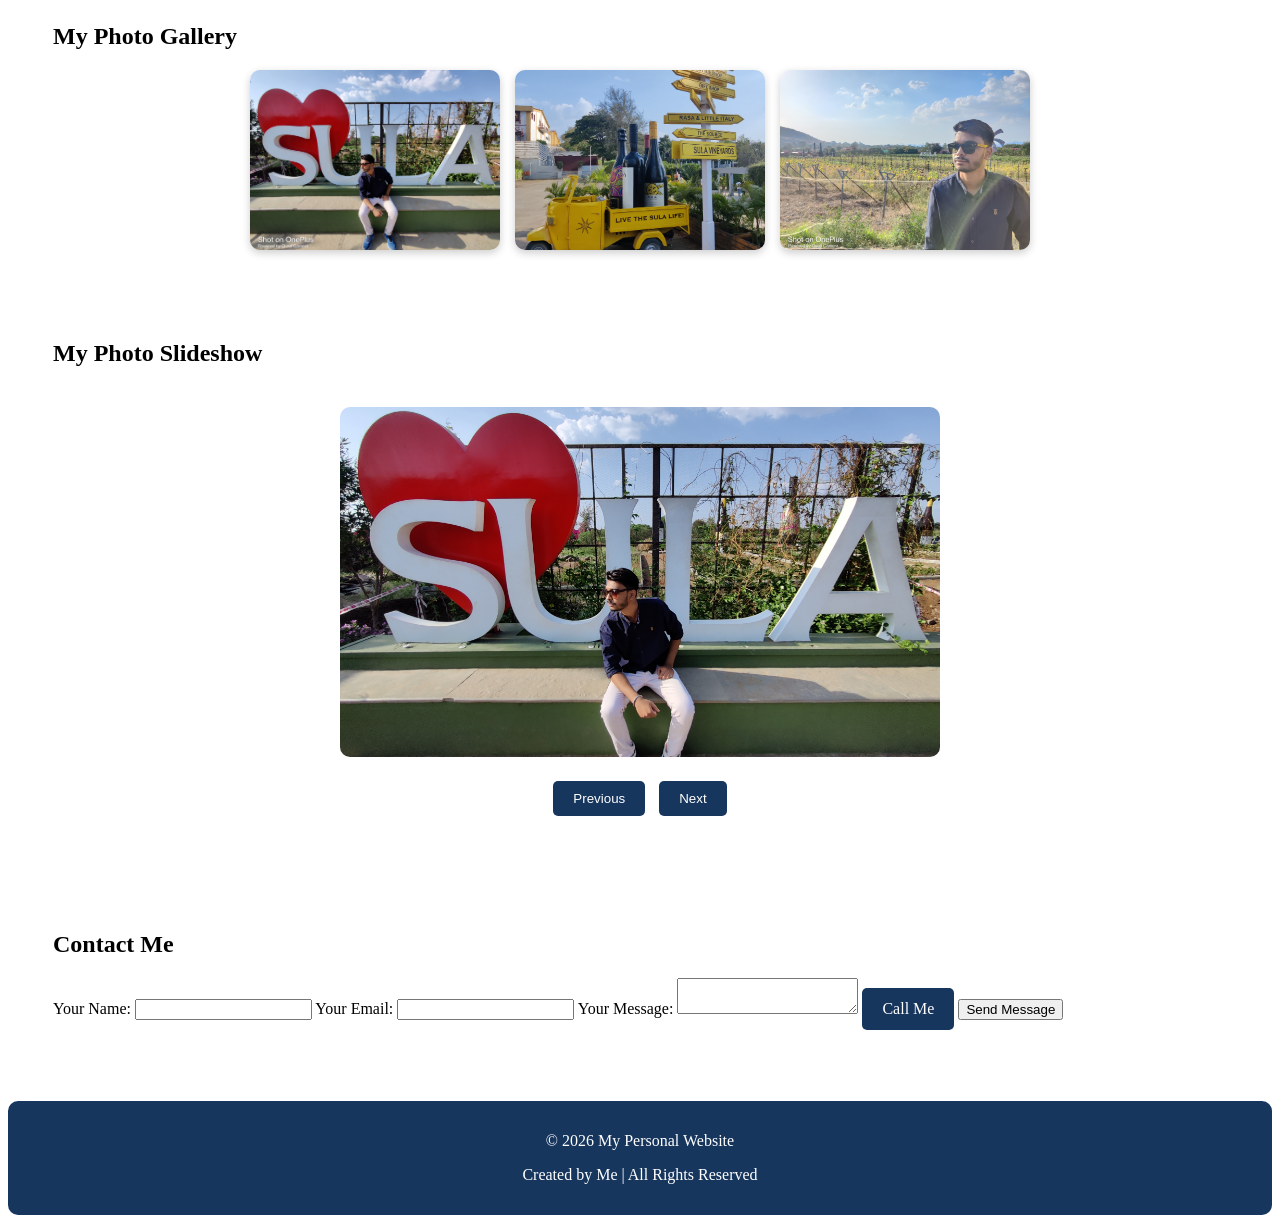
==== commit 190c5941: "Add files via upload" ====
--- a/index.html
+++ b/index.html
@@ -51,6 +51,17 @@
             form {
               width: 100%;
               box-sizing: border-box;
+            }
+
+            .gallery {
+                display: grid;
+                grid-template-columns: 1fr;
+            }
+
+            .gallery img {
+                width: 100%;
+                height: auto;
+                aspect-ratio: 4 / 3;
             }
         }
            
@@ -412,7 +423,181 @@
                 background-color: #2874A6;
                 border-bottom: 3px solid yellow;
             }
-           
+
+    /* Hero Section Base */
+.hero {
+  background: linear-gradient(135deg, #f8fafc 0%, #e2e8f0 100%);
+  padding: 80px 20px;
+  display: flex;
+  align-items: center;
+  min-height: 80vh;
+}
+
+.hero-container {
+  max-width: 1100px;
+  margin: 0 auto;
+  display: grid;
+  grid-template-columns: 1.2fr 0.8fr;
+  gap: 40px;
+  align-items: center;
+}
+
+/* Content Styling */
+.hero-badge {
+  display: inline-block;
+  background-color: #dbeafe;
+  color: #1d4ed8;
+  font-size: 0.85rem;
+  font-weight: 600;
+  padding: 6px 12px;
+  border-radius: 20px;
+  margin-bottom: 20px;
+  text-transform: uppercase;
+  letter-spacing: 0.5px;
+}
+
+.hero h1 {
+  font-size: 2.75rem;
+  color: #0f172a;
+  line-height: 1.2;
+  margin-bottom: 20px;
+  font-weight: 800;
+}
+
+
+.hero-subtitle {
+  font-size: 1.1rem;
+  color: #475569;
+  line-height: 1.6;
+  margin-bottom: 30px;
+}
+
+/* Action Buttons */
+.hero-actions {
+  display: flex;
+  gap: 15px;
+  flex-wrap: wrap;
+}
+
+.btn {
+  display: inline-block;
+  padding: 12px 24px;
+  font-size: 1rem;
+  font-weight: 600;
+  border-radius: 8px;
+  text-decoration: none;
+  transition: all 0.2s ease-in-out;
+  cursor: pointer;
+}
+
+.btn-primary {
+  background-color: #2563eb;
+  color: #ffffff;
+  box-shadow: 0 4px 12px rgba(37, 99, 235, 0.25);
+}
+
+.btn-primary:hover {
+  background-color: #1d4ed8;
+  transform: translateY(-2px);
+}
+
+.btn-secondary {
+  background-color: #ffffff;
+  color: #334155;
+  border: 1px solid #cbd5e1;
+}
+
+.btn-secondary:hover {
+  background-color: #f1f5f9;
+  border-color: #94a3b8;
+  transform: translateY(-2px);
+}
+
+/* Visual Card Mockup */
+.hero-visual {
+  display: flex;
+  justify-content: center;
+}
+
+.hero-card {
+  background: #ffffff;
+  padding: 30px;
+  border-radius: 16px;
+  box-shadow: 0 20px 25px -5px rgba(0, 0, 0, 0.1), 0 10px 10px -5px rgba(0, 0, 0, 0.04);
+  display: flex;
+  align-items: center;
+  gap: 20px;
+  width: 100%;
+  max-width: 320px;
+  border: 1px solid rgba(226, 232, 240, 0.8);
+}
+
+.card-avatar {
+  width: 60px;
+  height: 60px;
+  background: linear-gradient(135deg, #3b82f6, #1e40af);
+  border-radius: 50%;
+  flex-shrink: 0;
+}
+
+.card-info h3 {
+  font-size: 1.1rem;
+  color: #0f172a;
+  margin-bottom: 4px;
+}
+
+.card-info p {
+  font-size: 0.85rem;
+  color: #64748b;
+}
+
+/* Responsive Design for Mobile */
+@media (max-width: 768px) {
+  .hero-container {
+    grid-template-columns: 1fr;
+    text-align: center;
+  }
+  .hero h1 {
+    font-size: 2.2rem;
+  }
+  .hero-actions {
+    justify-content: center;
+  }
+  .hero-visual {
+    margin-top: 20px;
+  }
+}        
+              .call-button {
+            display: inline-block;
+            padding: 12px 20px;
+            background-color: #17365D;
+            color: white;
+            text-decoration: none;
+            border-radius: 5px;
+        }
+
+        @media screen and (max-width: 600px) {
+            #slider-section {
+                box-sizing: border-box;
+                overflow: hidden;
+            }
+
+            .slider {
+                box-sizing: border-box;
+                width: 100%;
+                padding: 12px 0;
+            }
+
+            .slider img {
+                display: block;
+                box-sizing: border-box;
+                width: 100%;
+                max-width: 100%;
+                height: auto;
+                aspect-ratio: 4 / 3;
+                object-fit: contain;
+            }
+        }
     </style>
     </head>
 
@@ -470,18 +655,34 @@
               00:00:00
         </div>
     </section>
+
+    <section class="hero">
+        <div class="hero-container">
+            <div class="hero-content">
+                <span class="hero-badge">Professional Portfolio</span>
+                <h1>Building clean solutions with purpose & precision.</h1>
+                <p class="hero-subtitle">
+                    Hi, I'm Sunil Adkar. I specialize in developing modern web experiences and structured digital solutions
+                    tailored to professional standards.
+                </p>
+                <div class="hero-actions">
+                    <a href="#projects" class="btn btn-primary">View My Work</a>
+                    <a href="MyResume.pdf" class="btn btn-secondary" download="MyResume.pdf">Download Resume</a>
+                </div>
+            </div>
+            <div class="hero-visual">
+                <div class="hero-card">
+                    <div class="card-avatar"></div>
+                    <div class="card-info">
+                        <h3>Web Developer</h3>
+                        <p>Focused on clean code & layout</p>
+                    </div>
+                </div>
+            </div>
+        </div>
+    </section>
         
-    <section id="home" class="hero">
-            <h1>Welcome to My Portfolio</h1>
-            <h2>Store Management Professional</h2>
-            <p>
-                I have experience in store management,
-                purchase coordination and inventory control.
-            </p>
-            <a href="#about" class="hero-button">
-                Explore My Profile
-            </a>
-    </section>
+    
 
     <section id="about">
             <h2>About Me</h2>
@@ -566,6 +767,7 @@
             <span class="close">&times;</span>
             <img id="largeImage" alt="Enlarged photo">
         </div>
+    </section>
 
     <section id="slider-section">
         <h2>My Photo Slideshow</h2>
@@ -595,6 +797,8 @@
             <label>Your Message:</label>
             <textarea id="visitorMessage" required></textarea>
 
+                        <a class="call-button" href="tel:+911234567890">Call Me</a>
+
            <button type="submit">Send Message</button>
             <p id="result"></p>
         </form>
@@ -751,6 +955,7 @@
 
     }
 
+       
     // Automatically change image every 3 seconds
 
     setInterval(nextSlide, 3000);
@@ -856,4 +1061,4 @@
 
 </body>
 
-</html>
+</html>
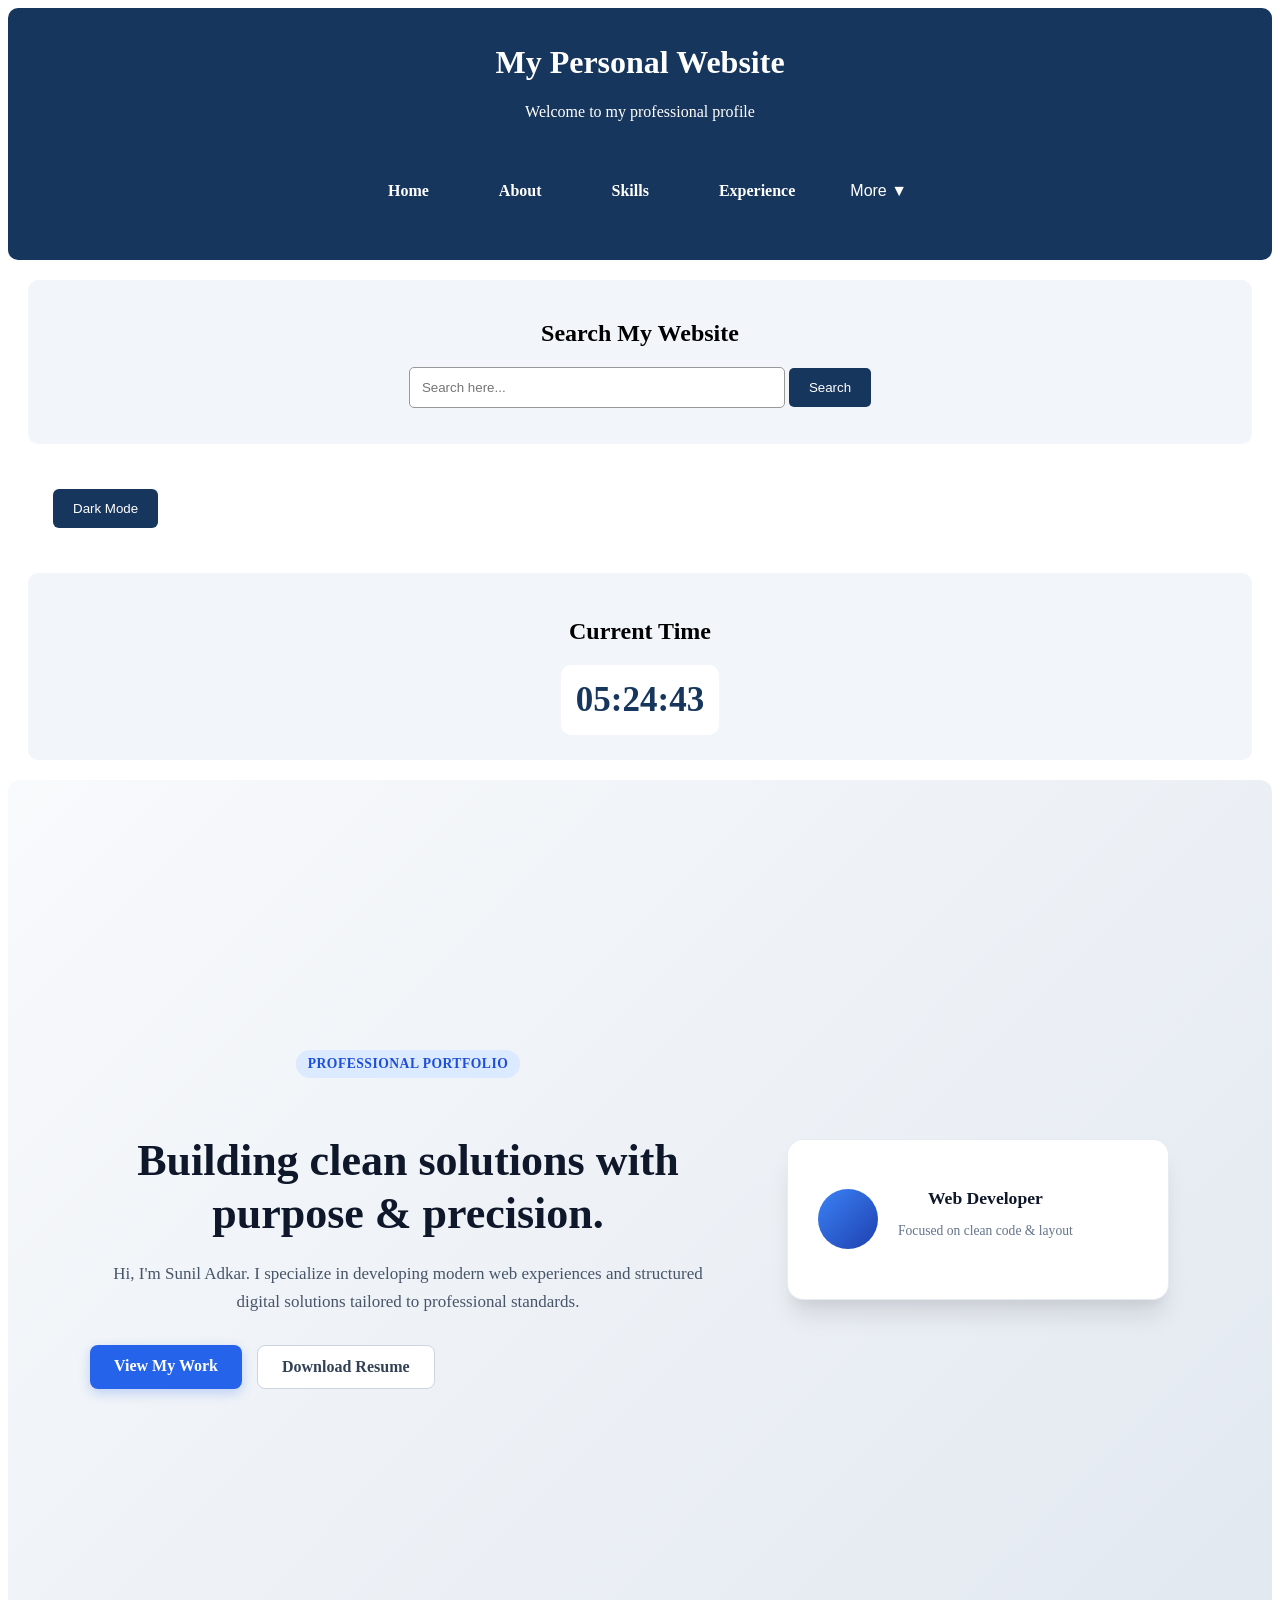
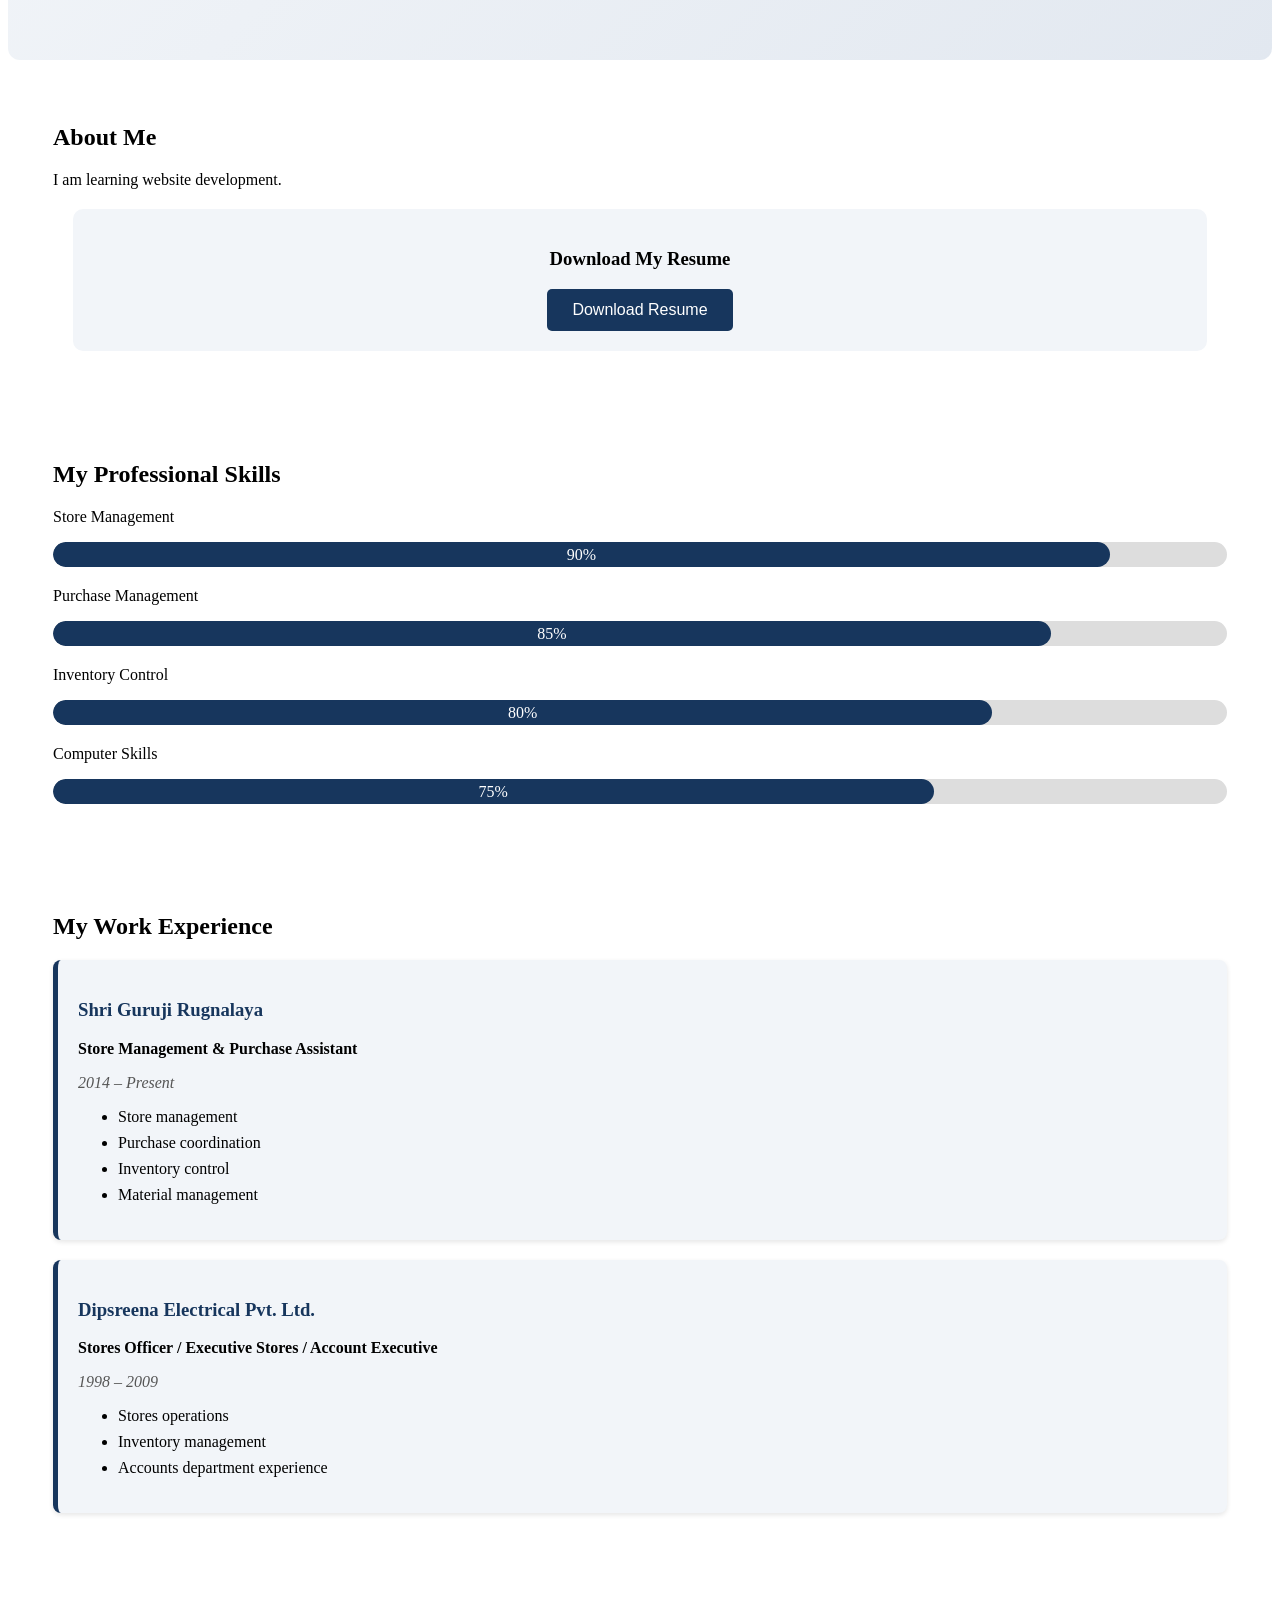
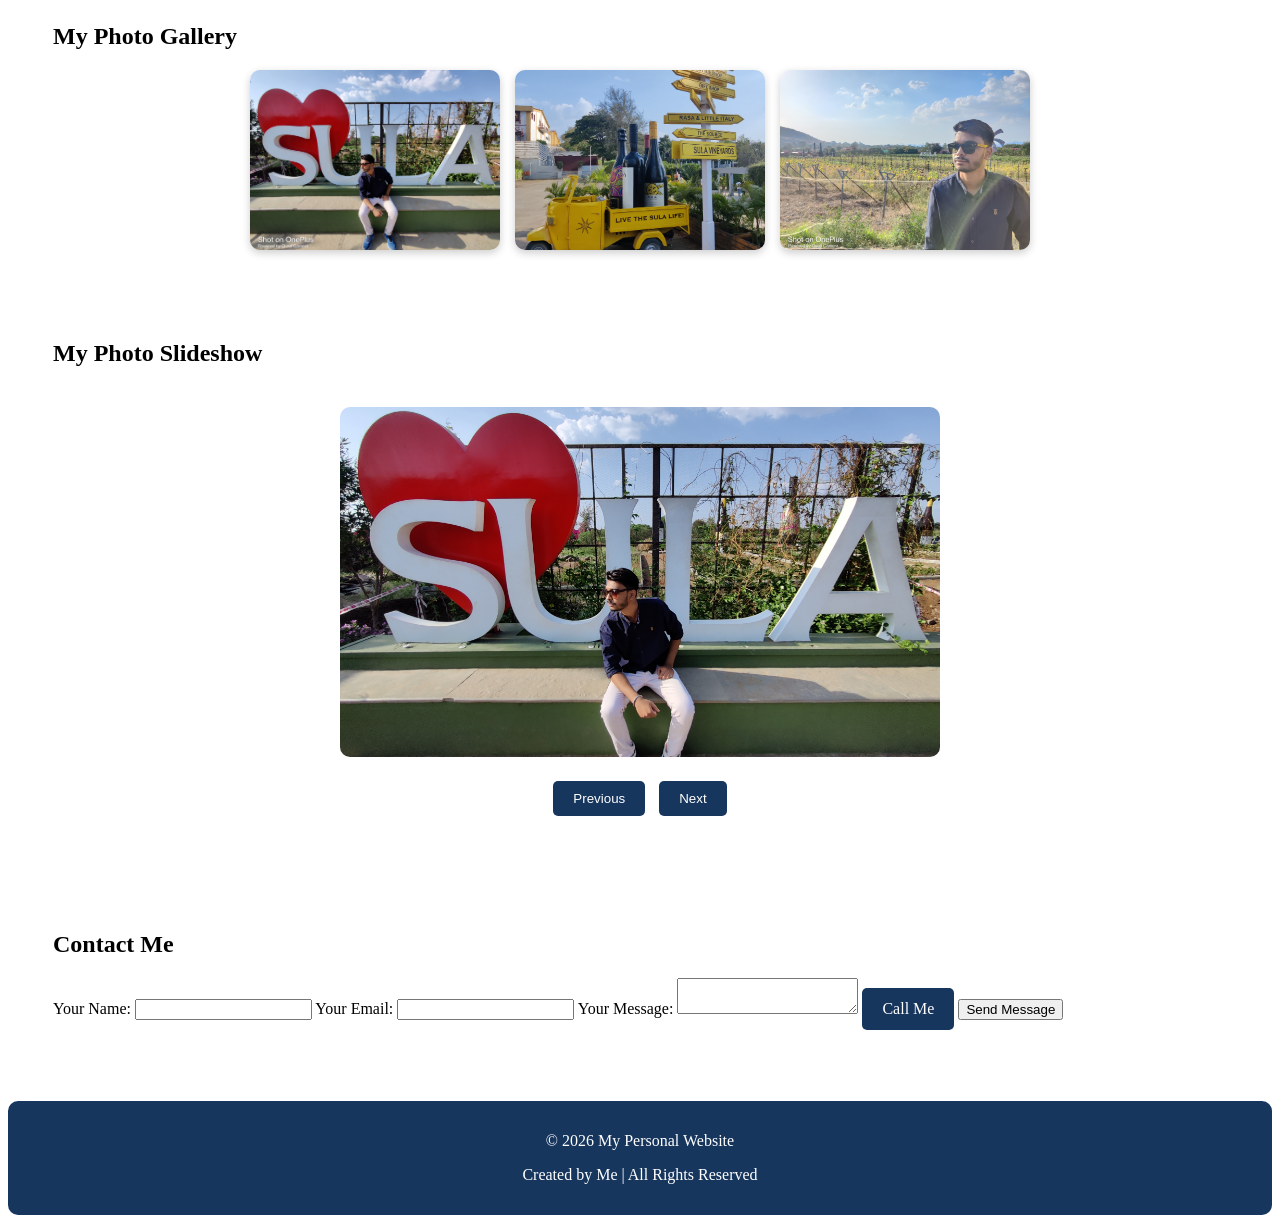
==== commit 73b6b278: "Update fmt.Println output from 'Hello' to 'Goodbye'" ====
--- a/index.html
+++ b/index.html
@@ -797,7 +797,7 @@
             <label>Your Message:</label>
             <textarea id="visitorMessage" required></textarea>
 
-                        <a class="call-button" href="tel:+911234567890">Call Me</a>
+                        <a class="call-button" href="tel:+919860994988">Call Me</a>
 
            <button type="submit">Send Message</button>
             <p id="result"></p>
@@ -1061,4 +1061,4 @@
 
 </body>
 
-</html>+</html>
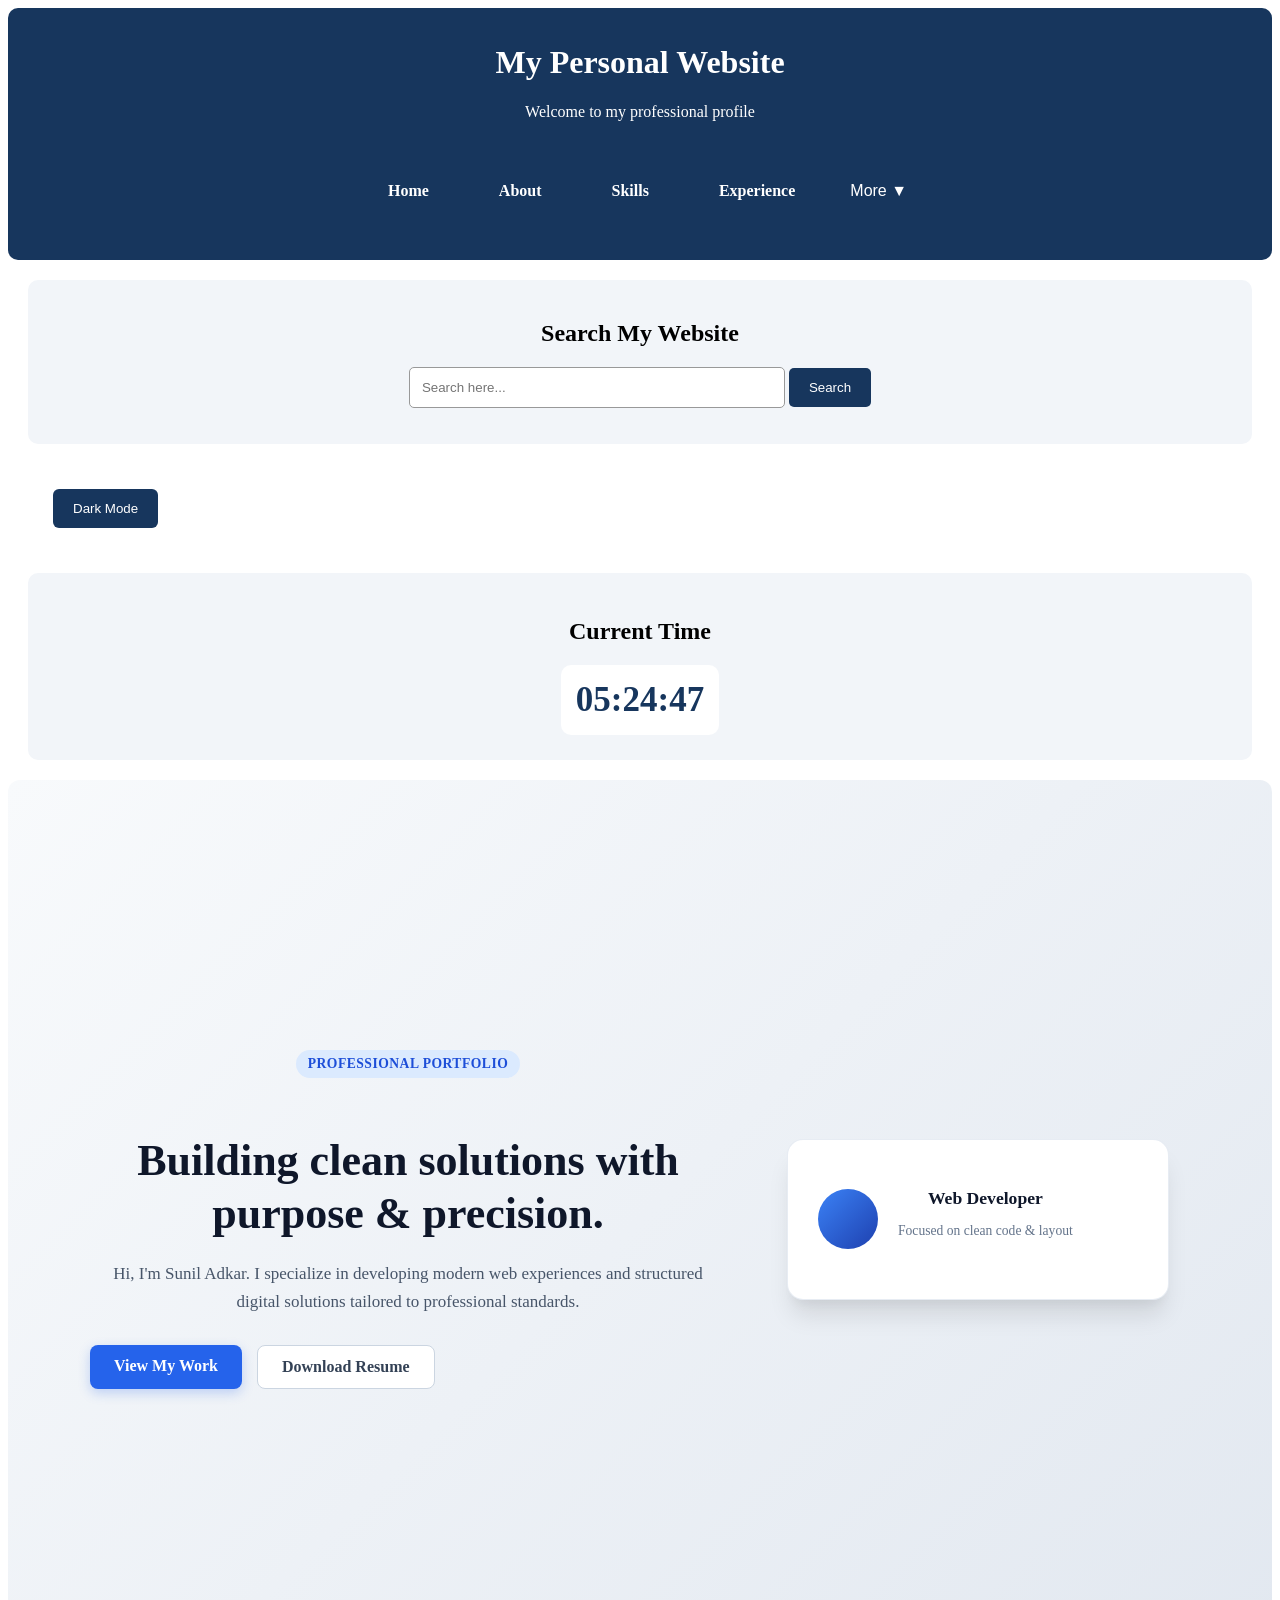
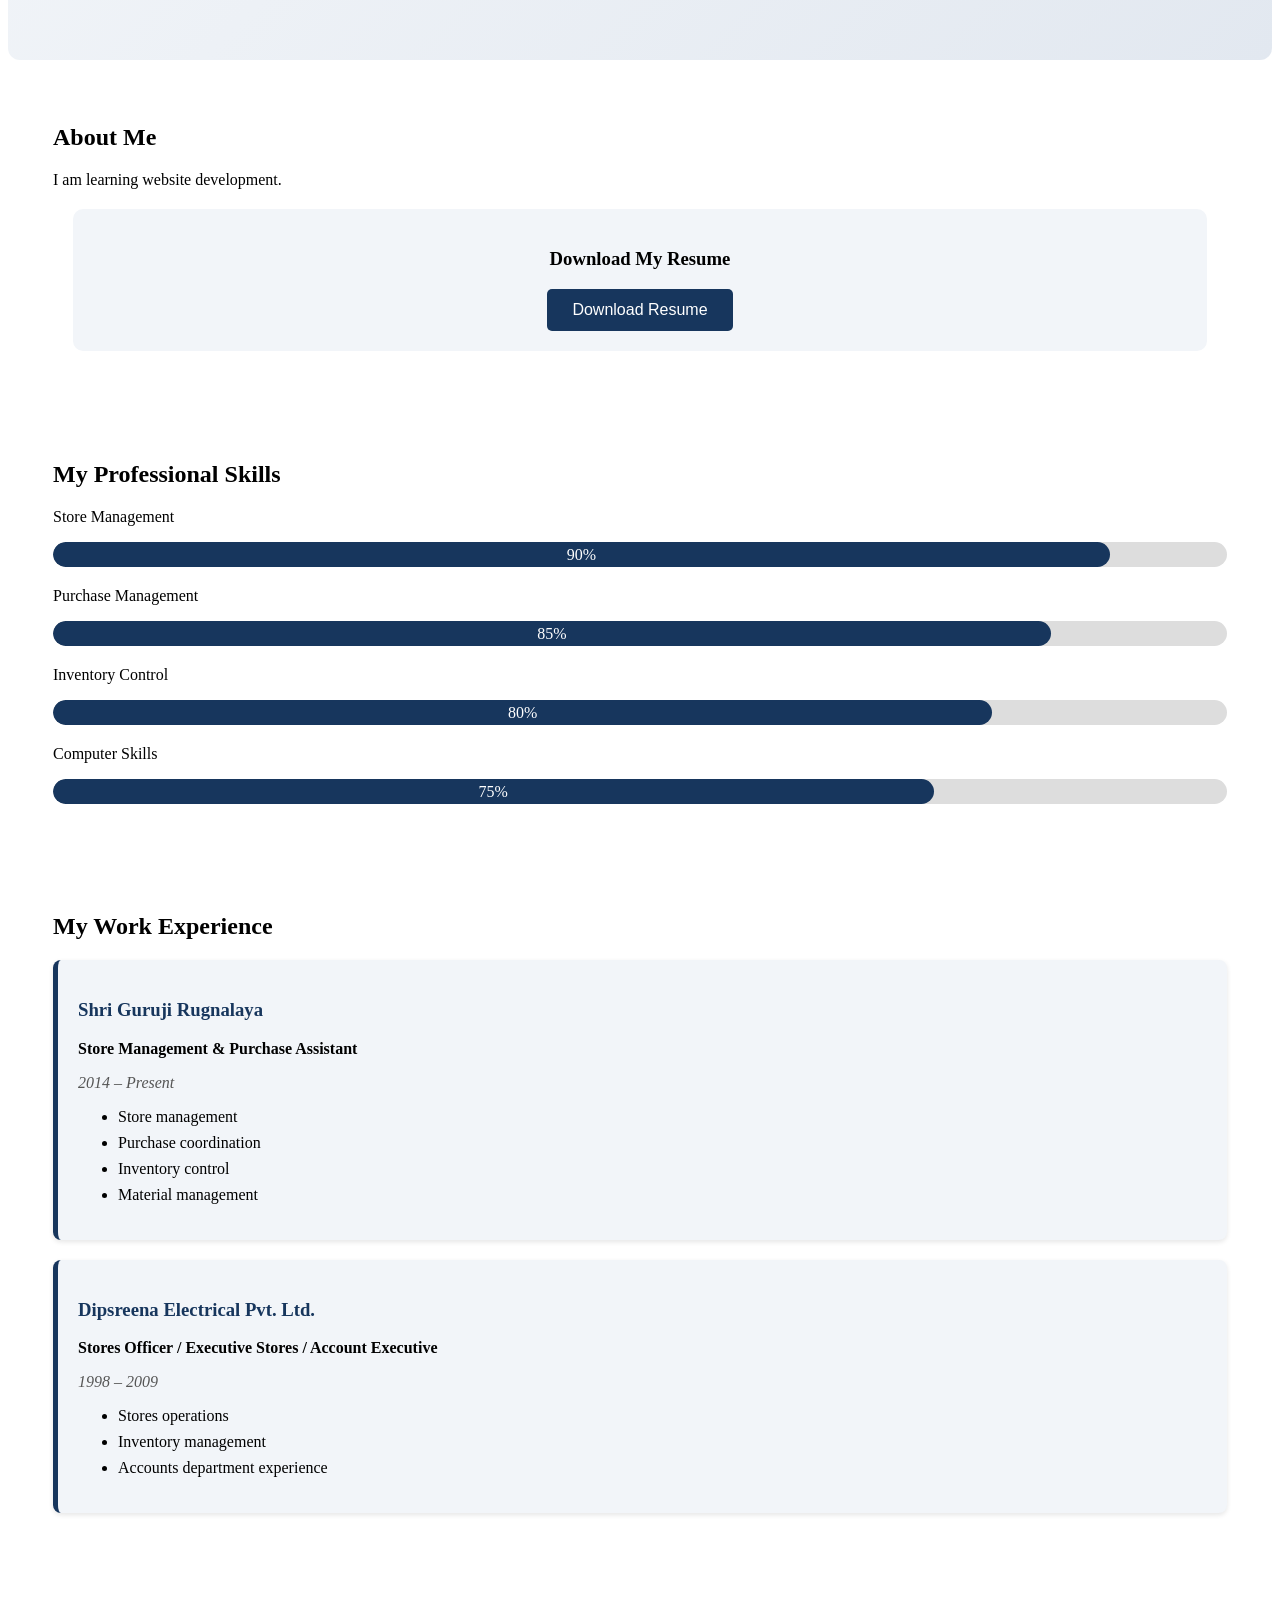
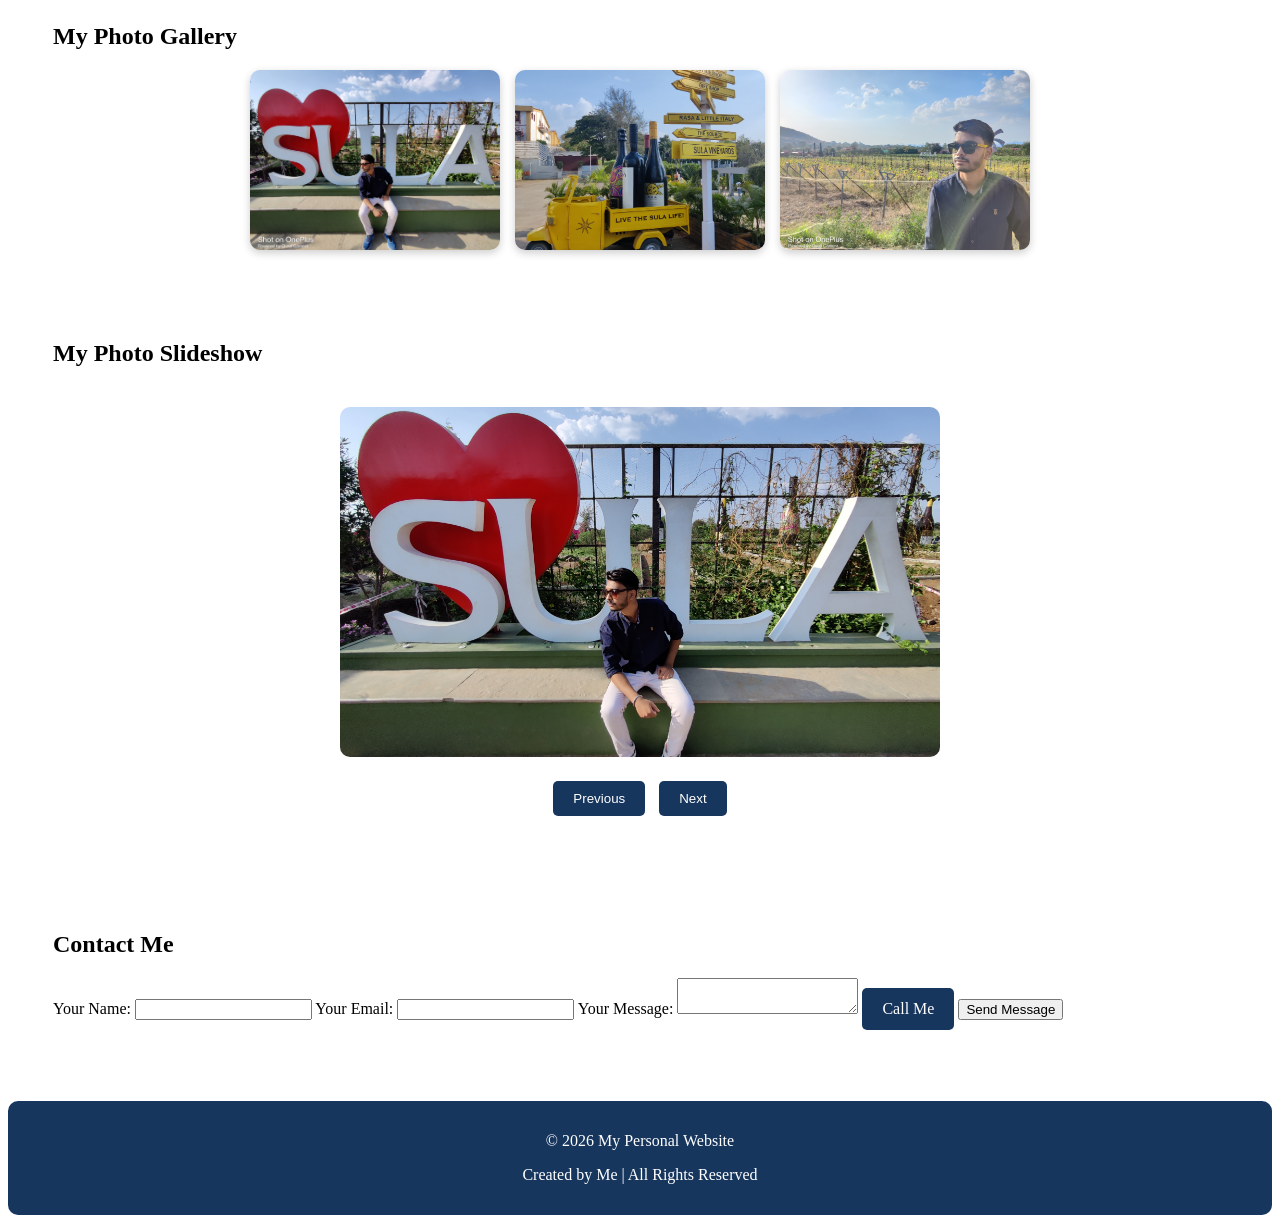
==== commit 27315d77: "Update print statement from 'Hello' to 'Goodbye'" ====
--- a/index.html
+++ b/index.html
@@ -797,7 +797,7 @@
             <label>Your Message:</label>
             <textarea id="visitorMessage" required></textarea>
 
-                        <a class="call-button" href="tel:+919860994988">Call Me</a>
+                        <a class="call-button" href="tel:9860994988">Call Me</a>
 
            <button type="submit">Send Message</button>
             <p id="result"></p>
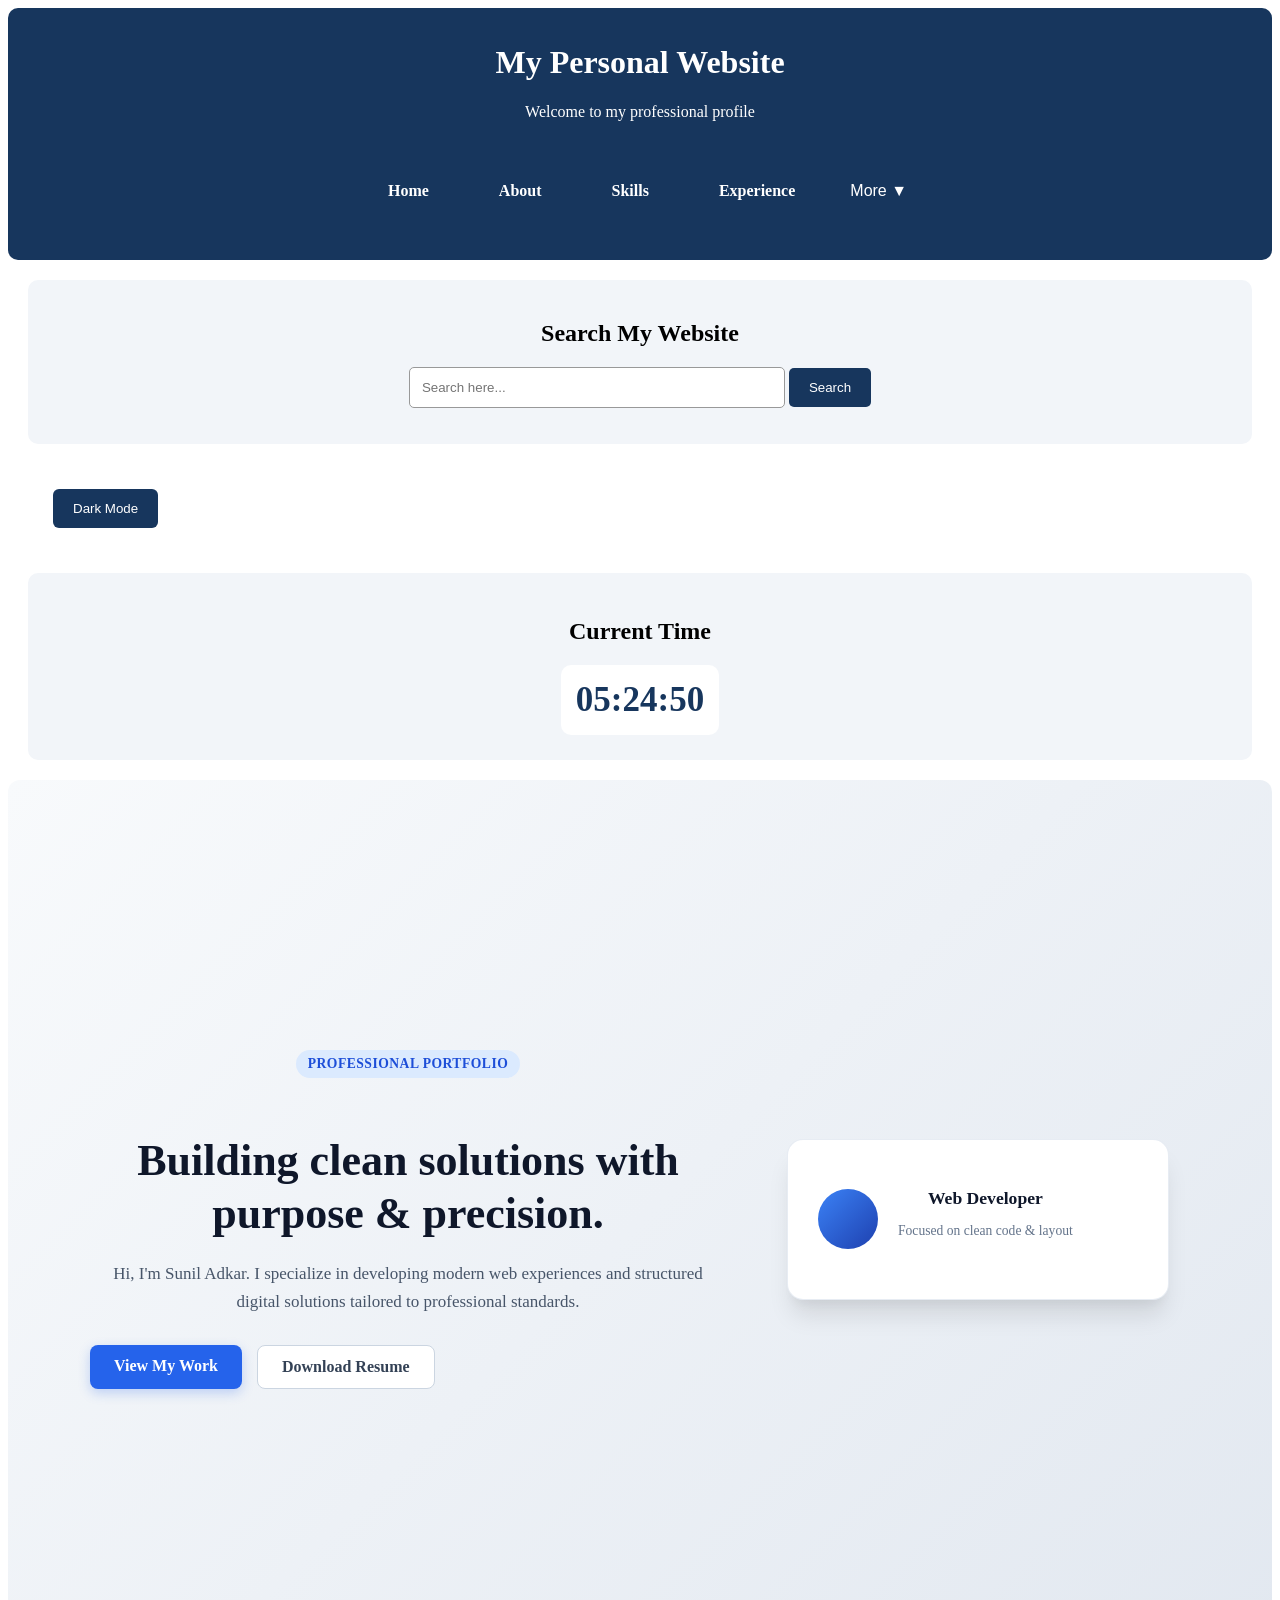
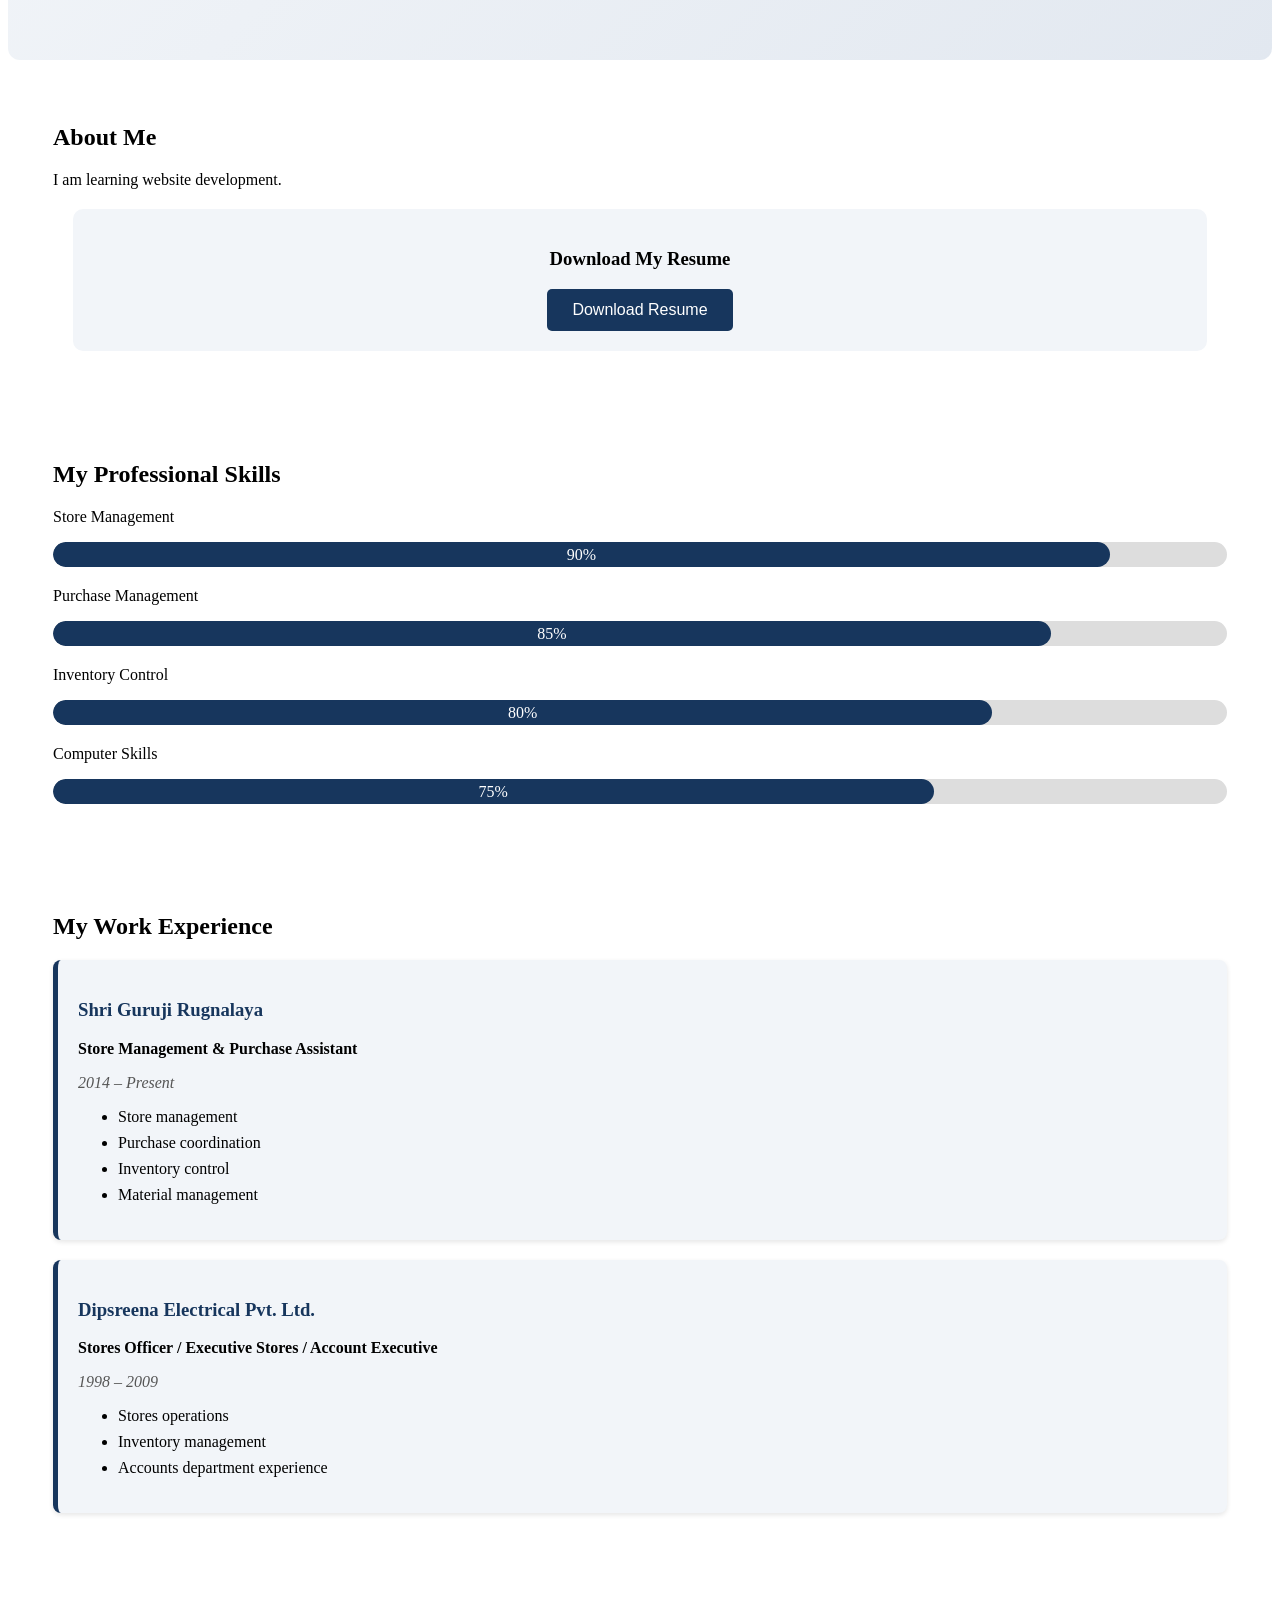
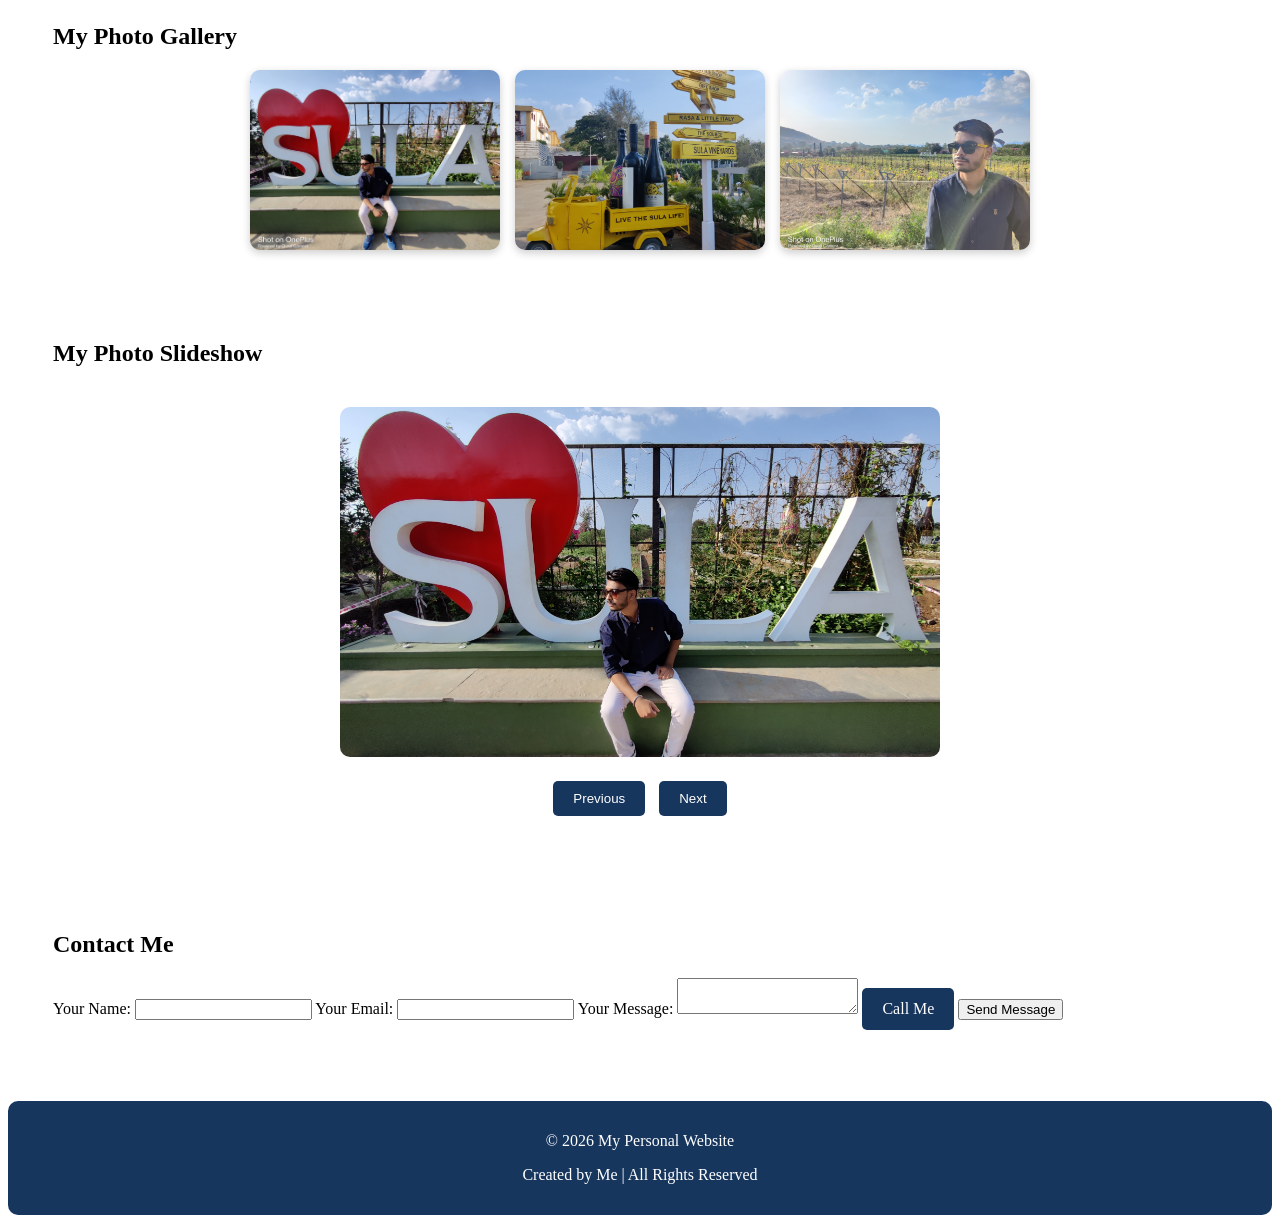
==== commit a2ad592a: "phone no update" ====
--- a/index.html
+++ b/index.html
@@ -797,8 +797,7 @@
             <label>Your Message:</label>
             <textarea id="visitorMessage" required></textarea>
 
-                        <a class="call-button" href="tel:9860994988">Call Me</a>
-
+                        <a class="call-button" href="tel:+919860994988">Call Me</a>
            <button type="submit">Send Message</button>
             <p id="result"></p>
         </form>
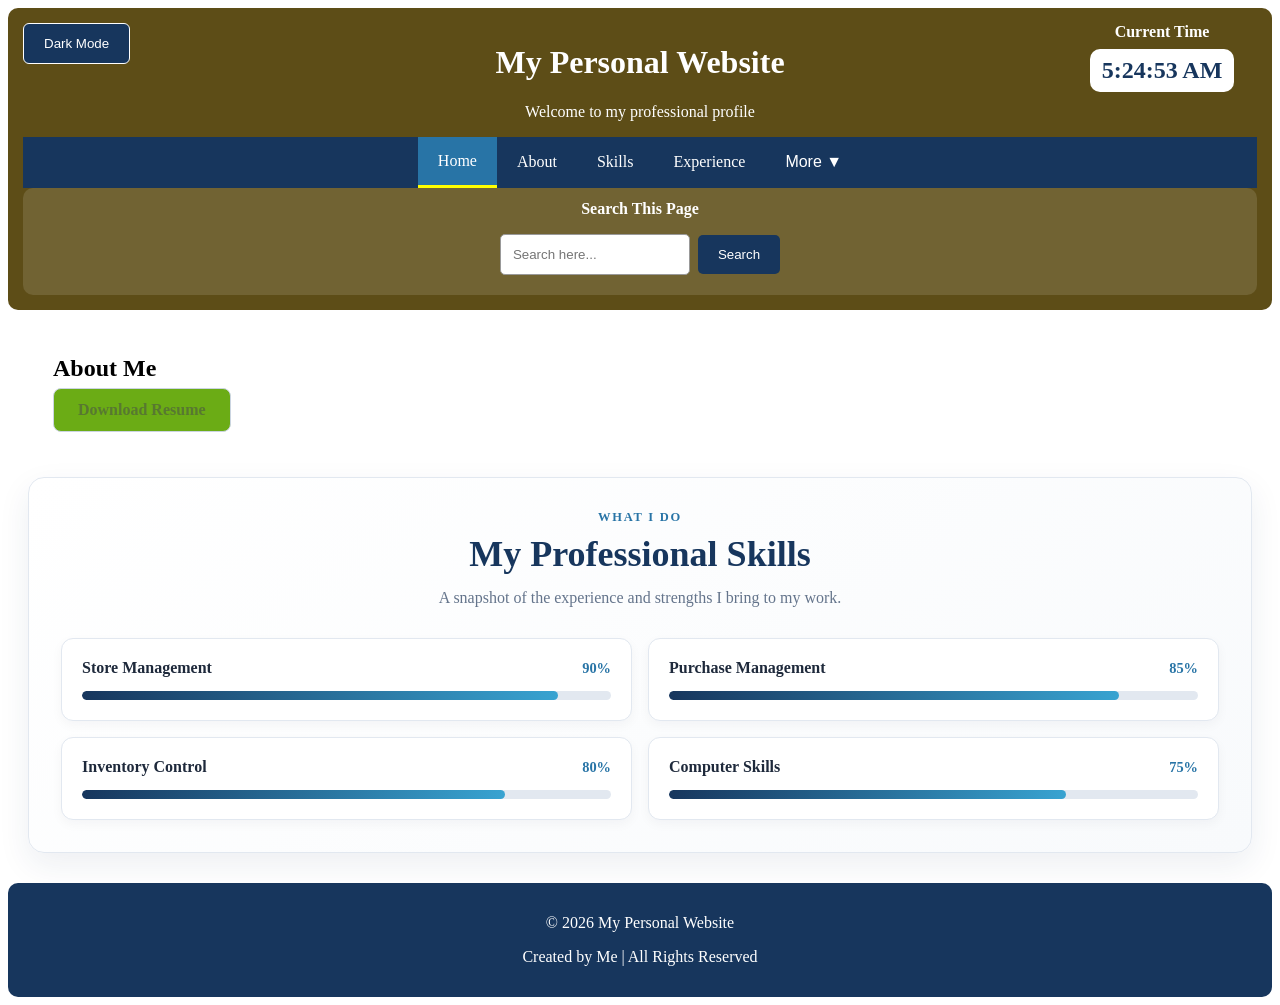
==== commit d9ec41f2: "Add files via upload" ====
--- a/index.html
+++ b/index.html
@@ -1,1063 +1,72 @@
 <!DOCTYPE html>
-    <html>
+    <html lang="en">
      <head>
+    
         <meta name="viewport" content="width=device-width, initial-scale=1.0">
         <title>My Personal Website</title>
 
-    <style>
+<!-- Link the stylesheet and JavaScript files. -->
+        <link rel="stylesheet" href="style.css">
+        <script src="layout.js" defer></script>
 
-        @media screen and (max-width: 600px) {
-
-                .navbar {
-                    flex-direction: column;
-                    align-items: stretch;
-                }
-
-                .navbar a,
-                .dropbtn {
-                    text-align: center;
-                    width: 100%;
-                }
-
-                .dropdown-content {
-                    position: static;
-                }
-
-             body {
-                 font-size: 14px;
-                 padding: 10px;
-                  background-color: white;
-                  color: black;
-                 transition: 0.3s;
-                font - family: Arial;
-                margin: 0;    
-             }
-
-            .main-header nav a {
-                 display: block;
-                 margin: 10px;
-             }
-
-             .profile-card {
-                   flex-direction: column;
-                  text-align: center;
-                }
-
-           img {
-                 max-width: 100%;
-                 height: auto;
-            }
-
-            form {
-              width: 100%;
-              box-sizing: border-box;
-            }
-
-            .gallery {
-                display: grid;
-                grid-template-columns: 1fr;
-            }
-
-            .gallery img {
-                width: 100%;
-                height: auto;
-                aspect-ratio: 4 / 3;
-            }
-        }
-           
-            .main-header {
-                  background-color: #17365D;
-                 color: white;
-                text-align: center;
-                border-radius: 10px;
-                  padding: 15px;
-            }
-            .main-footer {
-                 background-color: #17365D;
-                 color: white;
-                text-align: center;
-                padding: 15px;
-                margin-top: 30px;
-                border-radius: 10px;
-            }
-            .main-header nav {
-                 margin-top: 15px;
-            }
-
-            .main-header nav a {
-                  color: white;
-                text-decoration: none;
-                 margin: 15px;
-                font-weight: bold;
-            }
-
-            nav {
-                background - color: navy;
-                padding: 15px;
-                text-align: center;
-            }
-
-            nav a {
-                color: white;
-                margin: 15px;
-                text-decoration: none;
-            }
-
-            header {
-                text - align: center;
-                padding: 40px;
-                background-color: lightblue;
-            }
-
-            section {
-                background - color: white;
-                margin: 20px;
-                padding: 25px;
-            }
-            .skill {
-                  margin-bottom: 20px;
-            }
-            .resume-download {
-                 text-align: center;
-                    padding: 20px;
-                margin: 20px;
-                background-color: #f2f5f9;
-                border-radius: 10px;
-            }
-
-            .resume-download button {
-                 background-color: #17365D;
-                 color: white;
-                  padding: 12px 25px;
-                 border: none;
-                 border-radius: 5px;
-                 cursor: pointer;
-                font-size: 16px;
-            }
-
-            .skill-bar {
-                background-color: #dddddd;
-                width: 100%;
-                height: 25px;
-                border-radius: 15px;
-                overflow: hidden;
-            }
-
-            .skill-level {
-                background-color: #17365D;
-                color: white;
-                height: 25px;
-                text-align: center;
-                line-height: 25px;
-                border-radius: 15px;
-            }
-             .experience-card {
-                background-color: #f2f5f9;
-                padding: 20px;
-                margin-bottom: 20px;
-                border-left: 5px solid #17365D;
-                border-radius: 8px;
-                box-shadow: 0 2px 5px rgba(0,0,0,0.1);
-            }
-
-            .experience-card h3 {
-                color: #17365D;
-            }
-
-            .job-title {
-                font-weight: bold;
-            }
-
-            .period {
-                color: #555555;
-                font-style: italic;
-            }
-
-            .experience-card li {
-                margin-bottom: 8px;
-            }
-
-            .gallery {
-                display: flex;
-                flex-wrap: wrap;
-                gap: 15px;
-                justify-content: center;
-            }
-
-            .gallery img {
-                width: 250px;
-                height: 180px;
-                object-fit: cover;
-                border-radius: 10px;
-                box-shadow: 0 3px 8px rgba(0,0,0,0.2);
-                transition: transform 0.5s;
-            }
-
-            .gallery img:hover {
-                transform: scale(1.05);
-            }
-
-            .gallery img {
-                cursor: pointer;
-            }
-
-            #lightbox {
-                display: none;
-                position: fixed;
-                z-index: 1000;
-                top: 0;
-                left: 0;
-                width: 100%;
-                height: 100%;
-                background-color: rgba(0,0,0,0.9);
-                justify-content: center;
-                align-items: center;
-            }
-
-            #largeImage {
-                max-width: 85%;
-                max-height: 85%;
-                border-radius: 10px;
-            }
-
-            .close {
-                position: absolute;
-                top: 20px;
-                right: 35px;
-                color: white;
-                font-size: 40px;
-                cursor: pointer;
-            }
-
-            #topBtn {
-                position: fixed;
-                bottom: 20px;
-                right: 20px;
-                background-color: #17365D;
-                color: white;
-                padding: 12px 18px;
-                border: none;
-                border-radius: 8px;
-                cursor: pointer;
-                display: none;
-                font-size: 15px;
-            }
-
-            #topBtn:hover {
-                background-color: #2874A6;
-            }
-
-            #clock-section {
-                text-align: center;
-                padding: 25px;
-                background-color: #f2f5f9;
-                border-radius: 10px;
-                margin: 20px;
-            }
-
-            #digitalClock {
-                font-size: 35px;
-                font-weight: bold;
-                color: #17365D;
-                background-color: white;
-                padding: 15px;
-                border-radius: 10px;
-                display: inline-block;
-            }
-
-
-    /* Dark mode */
-
-            body.dark-mode {
-                background-color: #222222;
-                color: white;
-            }
-
-            body.dark-mode section {
-                background-color: #333333;
-            }
-
-            #themeBtn {
-                background-color: #17365D;
-                color: white;
-                padding: 12px 20px;
-                border: none;
-                border-radius: 6px;
-                cursor: pointer;
-            }
-            .hero {
-                background: linear-gradient(
-                    135deg, #17365D, #2874A6                );
-
-                color: white;
-                text-align: center;
-                padding: 70px 20px;
-                border-radius: 12px;
-                margin: 20px 0;
-            }
-
-            .hero h1 {
-                font-size: 36px;
-            }
-
-            .hero h2 {
-                font-size: 22px;
-            }
-
-            .hero p {
-                font-size: 17px;
-                margin-bottom: 30px;
-            }
-
-            .hero-button {
-                background-color: white;
-                color: #17365D;
-                padding: 12px 25px;
-                text-decoration: none;
-                border-radius: 6px;
-                font-weight: bold;
-            }
-
-            .slider {
-                text-align: center;
-                padding: 20px;
-            }
-
-            .slider img {
-                width: 100%;
-                max-width: 600px;
-                height: 350px;
-                object-fit: cover;
-                border-radius: 10px;
-            }
-
-            .slider-buttons {
-                margin-top: 15px;
-            }
-
-            .slider-buttons button {
-                background-color: #17365D;
-                color: white;
-                padding: 10px 20px;
-                margin: 5px;
-                border: none;
-                border-radius: 5px;
-                cursor: pointer;
-            }
-            #search-section {
-                text-align: center;
-                padding: 20px;
-                margin: 20px;
-                background-color: #f2f5f9;
-                border-radius: 10px;
-            }
-
-            #searchInput {
-                padding: 12px;
-                width: 60%;
-                max-width: 350px;
-                border: 1px solid #999;
-                border-radius: 5px;
-            }
-
-            #search-section button {
-                padding: 12px 20px;
-                background-color: #17365D;
-                color: white;
-                border: none;
-                border-radius: 5px;
-                cursor: pointer;
-            }
-
-            .navbar {
-                background-color: #17365D;
-                display: flex;
-                justify-content: center;
-                align-items: center;
-                position: sticky;
-                top: 0;
-                z-index: 100;
-                flex-wrap: wrap;
-            }
-
-            .navbar a,
-            .dropbtn {
-                color: white;
-                padding: 15px 20px;
-                text-decoration: none;
-                border: none;
-                background: none;
-                font-size: 16px;
-                cursor: pointer;
-            }
-
-            .navbar a:hover,
-            .dropbtn:hover {
-                background-color: #2874A6;
-            }
-
-            /* Dropdown menu */
-
-            .dropdown {
-                position: relative;
-            }
-
-            .dropdown-content {
-                display: none;
-                position: absolute;
-                background-color: white;
-                min-width: 150px;
-                box-shadow: 0 4px 8px rgba(0,0,0,0.2);
-            }
-
-            .dropdown-content a {
-                display: block;
-                color: #17365D;
-            }
-
-            .dropdown:hover .dropdown-content {
-                display: block;
-            }
-
-            .navbar a.active {
-                background-color: #2874A6;
-                border-bottom: 3px solid yellow;
-            }
-
-    /* Hero Section Base */
-.hero {
-  background: linear-gradient(135deg, #f8fafc 0%, #e2e8f0 100%);
-  padding: 80px 20px;
-  display: flex;
-  align-items: center;
-  min-height: 80vh;
-}
-
-.hero-container {
-  max-width: 1100px;
-  margin: 0 auto;
-  display: grid;
-  grid-template-columns: 1.2fr 0.8fr;
-  gap: 40px;
-  align-items: center;
-}
-
-/* Content Styling */
-.hero-badge {
-  display: inline-block;
-  background-color: #dbeafe;
-  color: #1d4ed8;
-  font-size: 0.85rem;
-  font-weight: 600;
-  padding: 6px 12px;
-  border-radius: 20px;
-  margin-bottom: 20px;
-  text-transform: uppercase;
-  letter-spacing: 0.5px;
-}
-
-.hero h1 {
-  font-size: 2.75rem;
-  color: #0f172a;
-  line-height: 1.2;
-  margin-bottom: 20px;
-  font-weight: 800;
-}
-
-
-.hero-subtitle {
-  font-size: 1.1rem;
-  color: #475569;
-  line-height: 1.6;
-  margin-bottom: 30px;
-}
-
-/* Action Buttons */
-.hero-actions {
-  display: flex;
-  gap: 15px;
-  flex-wrap: wrap;
-}
-
-.btn {
-  display: inline-block;
-  padding: 12px 24px;
-  font-size: 1rem;
-  font-weight: 600;
-  border-radius: 8px;
-  text-decoration: none;
-  transition: all 0.2s ease-in-out;
-  cursor: pointer;
-}
-
-.btn-primary {
-  background-color: #2563eb;
-  color: #ffffff;
-  box-shadow: 0 4px 12px rgba(37, 99, 235, 0.25);
-}
-
-.btn-primary:hover {
-  background-color: #1d4ed8;
-  transform: translateY(-2px);
-}
-
-.btn-secondary {
-  background-color: #ffffff;
-  color: #334155;
-  border: 1px solid #cbd5e1;
-}
-
-.btn-secondary:hover {
-  background-color: #f1f5f9;
-  border-color: #94a3b8;
-  transform: translateY(-2px);
-}
-
-/* Visual Card Mockup */
-.hero-visual {
-  display: flex;
-  justify-content: center;
-}
-
-.hero-card {
-  background: #ffffff;
-  padding: 30px;
-  border-radius: 16px;
-  box-shadow: 0 20px 25px -5px rgba(0, 0, 0, 0.1), 0 10px 10px -5px rgba(0, 0, 0, 0.04);
-  display: flex;
-  align-items: center;
-  gap: 20px;
-  width: 100%;
-  max-width: 320px;
-  border: 1px solid rgba(226, 232, 240, 0.8);
-}
-
-.card-avatar {
-  width: 60px;
-  height: 60px;
-  background: linear-gradient(135deg, #3b82f6, #1e40af);
-  border-radius: 50%;
-  flex-shrink: 0;
-}
-
-.card-info h3 {
-  font-size: 1.1rem;
-  color: #0f172a;
-  margin-bottom: 4px;
-}
-
-.card-info p {
-  font-size: 0.85rem;
-  color: #64748b;
-}
-
-/* Responsive Design for Mobile */
-@media (max-width: 768px) {
-  .hero-container {
-    grid-template-columns: 1fr;
-    text-align: center;
-  }
-  .hero h1 {
-    font-size: 2.2rem;
-  }
-  .hero-actions {
-    justify-content: center;
-  }
-  .hero-visual {
-    margin-top: 20px;
-  }
-}        
-              .call-button {
-            display: inline-block;
-            padding: 12px 20px;
-            background-color: #17365D;
-            color: white;
-            text-decoration: none;
-            border-radius: 5px;
-        }
-
-        @media screen and (max-width: 600px) {
-            #slider-section {
-                box-sizing: border-box;
-                overflow: hidden;
-            }
-
-            .slider {
-                box-sizing: border-box;
-                width: 100%;
-                padding: 12px 0;
-            }
-
-            .slider img {
-                display: block;
-                box-sizing: border-box;
-                width: 100%;
-                max-width: 100%;
-                height: auto;
-                aspect-ratio: 4 / 3;
-                object-fit: contain;
-            }
-        }
-    </style>
+        <script src="script.js" defer></script>
     </head>
 
 <body>
 
-    <header class="main-header">
+    <div data-site-header></div>
 
-        <h1>My Personal Website</h1>
+    <main>
 
-        <p>Welcome to my professional profile</p>
+    <!-- About section with a resume download link. -->
+    <section id="about">
+        <h2>About Me</h2>
 
-        <nav class="navbar">
+        <!-- Link to download the resume PDF. -->
+        <div class="hero-actions">
+                <a href="MyResume.pdf" class="btn btn-secondary" download="MyResume.pdf">Download Resume</a>
+        </div> <!-- End of resume download section. -->
+                             
+    </section> <!-- End of about section. -->
 
-            <a href="#home">Home</a>
-            <a href="#about">About</a>
-            <a href="#skills">Skills</a>
-            <a href="#experience">Experience</a>
-
-            <div class="dropdown">
-                  <button class="dropbtn">More ▼</button>
-
-                 <div class="dropdown-content">
-                   <a href="#gallery">Gallery</a>
-                   <a href="#contact">Contact</a>
-                </div>
-
-            </div>
-
-        </nav>      
-    </header>
-
-    <section id="search-section">
-
-    <h2>Search My Website</h2>
-
-    <input type="text" id="searchInput" placeholder="Search here...">
-
-    <button onclick="searchWebsite()">
-        Search
-    </button>
-
-    <p id="searchResult"></p>
-
-    </section>
-
-    <section id="theme-section">
-        <button id="themeBtn" onclick="changeTheme()">
-              Dark Mode
-        </button>
-    </section>
-
-    <section id="clock-section">
-        <h2>Current Time</h2>
-        <div id="digitalClock">
-              00:00:00
+    <!-- Professional skills and proficiency levels. -->
+    <section id="skills">
+        <div class="skills-heading">
+            <p class="skills-eyebrow">WHAT I DO</p>
+            <h2>My Professional Skills</h2>
+            <p>A snapshot of the experience and strengths I bring to my work.</p>
         </div>
-    </section>
-
-    <section class="hero">
-        <div class="hero-container">
-            <div class="hero-content">
-                <span class="hero-badge">Professional Portfolio</span>
-                <h1>Building clean solutions with purpose & precision.</h1>
-                <p class="hero-subtitle">
-                    Hi, I'm Sunil Adkar. I specialize in developing modern web experiences and structured digital solutions
-                    tailored to professional standards.
-                </p>
-                <div class="hero-actions">
-                    <a href="#projects" class="btn btn-primary">View My Work</a>
-                    <a href="MyResume.pdf" class="btn btn-secondary" download="MyResume.pdf">Download Resume</a>
+        <div class="skills-grid">
+            <div class="skill">
+                <div class="skill-label"><h3>Store Management</h3><span>90%</span></div>
+                <div class="skill-bar" role="progressbar" aria-label="Store Management proficiency" aria-valuenow="90" aria-valuemin="0" aria-valuemax="100">
+                    <div class="skill-level" style="width: 90%;"></div>
                 </div>
             </div>
-            <div class="hero-visual">
-                <div class="hero-card">
-                    <div class="card-avatar"></div>
-                    <div class="card-info">
-                        <h3>Web Developer</h3>
-                        <p>Focused on clean code & layout</p>
-                    </div>
+            <div class="skill">
+                <div class="skill-label"><h3>Purchase Management</h3><span>85%</span></div>
+                <div class="skill-bar" role="progressbar" aria-label="Purchase Management proficiency" aria-valuenow="85" aria-valuemin="0" aria-valuemax="100">
+                    <div class="skill-level" style="width: 85%;"></div>
+                </div>
+            </div>
+            <div class="skill">
+                <div class="skill-label"><h3>Inventory Control</h3><span>80%</span></div>
+                <div class="skill-bar" role="progressbar" aria-label="Inventory Control proficiency" aria-valuenow="80" aria-valuemin="0" aria-valuemax="100">
+                    <div class="skill-level" style="width: 80%;"></div>
+                </div>
+            </div>
+            <div class="skill">
+                <div class="skill-label"><h3>Computer Skills</h3><span>75%</span></div>
+                <div class="skill-bar" role="progressbar" aria-label="Computer Skills proficiency" aria-valuenow="75" aria-valuemin="0" aria-valuemax="100">
+                    <div class="skill-level" style="width: 75%;"></div>
                 </div>
             </div>
         </div>
     </section>
-        
-    
 
-    <section id="about">
-            <h2>About Me</h2>
-            <p>I am learning website development.</p>
-            <div class="resume-download">
-                <h3>Download My Resume</h3>
-                <a href="MyResume.pdf" download="MyResume.pdf">
-                    <button type="button">
-                        Download Resume
-                    </button>
-                </a>
-            </div>
-    </section>
+    </main>
+    <div data-site-footer></div>
 
-    <section id="skills">
-        <h2>My Professional Skills</h2>
-            <div class="skill">
-                <p>Store Management</p>
-                <div class="skill-bar">
-                    <div class="skill-level" style="width: 90%;">90%</div>
-                </div>
-            </div>
-        
-            <div class="skill">
-                <p>Purchase Management</p>
-                <div class="skill-bar">
-                    <div class="skill-level" style="width: 85%;">85%</div>
-                </div>
-            </div>
-        
-            <div class="skill">
-                <p>Inventory Control</p>
-                <div class="skill-bar">
-                    <div class="skill-level" style="width: 80%;">80%</div>
-                </div>
-            </div>
-        
-            <div class="skill">
-                <p>Computer Skills</p>
-                <div class="skill-bar">
-                    <div class="skill-level" style="width: 75%;">75%</div>
-                </div>
-            </div>
-        
-    </section>
+</body> <!-- End of body. -->
 
-    <section id="experience">
-        <h2>My Work Experience</h2>
-        <div class="experience-card">
-            <h3>Shri Guruji Rugnalaya</h3>
-            <p class="job-title">Store Management & Purchase Assistant</p>
-            <p class="period">2014 – Present</p>
-            <ul>
-                <li>Store management</li>
-                <li>Purchase coordination</li>
-                <li>Inventory control</li>
-                <li>Material management</li>
-            </ul>
-        </div>
-            
-        <div class="experience-card">
-            <h3>Dipsreena Electrical Pvt. Ltd.</h3>
-            <p class="job-title">Stores Officer / Executive Stores / Account Executive</p>
-            <p class="period">1998 – 2009</p>
-            <ul>
-                <li>Stores operations</li>
-                <li>Inventory management</li>
-                <li>Accounts department experience</li>
-            </ul>
-        </div>
-    </section>
-  
-    <section id="gallery">
-        <h2>My Photo Gallery</h2>
-        <div class="gallery">
-            <img src="images/photo1.jpg" alt="My Photo" onclick="openImage(this)">
-            <img src="images/photo2.jpg" alt="My Photo" onclick="openImage(this)">
-            <img src="images/photo3.jpg" alt="My Photo" onclick="openImage(this)">
-        </div>
-
-        <div id="lightbox" onclick="closeImage()">
-            <span class="close">&times;</span>
-            <img id="largeImage" alt="Enlarged photo">
-        </div>
-    </section>
-
-    <section id="slider-section">
-        <h2>My Photo Slideshow</h2>
-        <div class="slider">
-            <img id="slideImage" src="images/photo1.jpg" alt="My photograph">
-            <div class="slider-buttons">
-                <button onclick="previousSlide()">
-                    Previous
-                </button>
-                <button onclick="nextSlide()">
-                    Next
-                </button>
-            </div>
-        </div>
-    </section>
-
-    <section id="contact">
-        <h2>Contact Me</h2>
-    
-        <form id="contactForm">
-            <label>Your Name:</label>
-            <input type="text" id="visitorName" required>
-
-            <label>Your Email:</label>
-            <input type="email" id="visitorEmail" required>
-
-            <label>Your Message:</label>
-            <textarea id="visitorMessage" required></textarea>
-
-                        <a class="call-button" href="tel:+919860994988">Call Me</a>
-           <button type="submit">Send Message</button>
-            <p id="result"></p>
-        </form>
-    </section>
-
-<footer class="main-footer">
-    <p>© 2026 My Personal Website</p>
-    <p>Created by Me | All Rights Reserved</p>
-</footer>
-
-<button id="topBtn" onclick="goToTop()">
-    ↑ Back to Top
-</button>
-
-<script>
-    function validateForm() {
-        let name = document.getElementById("visitorName").value;
-
-        let email = document.getElementById("visitorEmail").value;
-
-        if (name == "" || email == "") {
-
-            document.getElementById("result").innerHTML =
-                "Please enter your name and email.";
-
-            return false;
-            }
-
-        document.getElementById("result").innerHTML =
-            "Thank you! Your details are entered.";
-
-        return false;
-    }
-</script>
-
-<script>
-    function openImage(photo) {
-
-        document.getElementById("lightbox").style.display = "flex";
-
-        document.getElementById("largeImage").src = photo.src;
-
-    }
-
-    function closeImage() {
-
-        document.getElementById("lightbox").style.display = "none";
-
-    }
-
-</script>
-
-<script>
-
-    // Show button when visitor scrolls down
-
-    window.onscroll = function () {
-        if (document.documentElement.scrollTop > 200) {
-            document.getElementById("topBtn").style.display = "block";
-        } else {
-            document.getElementById("topBtn").style.display = "none";
-        }
-    };
-
-    // Return to the top
-
-    function goToTop() {
-        window.scrollTo({
-            top: 0,
-            behavior: "smooth"
-        });
-    }
-
-</script>
-
-<script>
-    function showClock() {
-
-        let now = new Date();
-
-        let hours = String(now.getHours()).padStart(2, "0");
-
-        let minutes = String(now.getMinutes()).padStart(2, "0");
-
-        let seconds = String(now.getSeconds()).padStart(2, "0");
-
-        let time = hours + ":" + minutes + ":" + seconds;
-
-        document.getElementById("digitalClock").innerHTML = time;
-
-    }
-
-    showClock();
-
-    setInterval(showClock, 1000);
-</script>
-
-<script>
-    function changeTheme() {
-
-        document.body.classList.toggle("dark-mode");
-
-        let button = document.getElementById("themeBtn");
-
-        if (document.body.classList.contains("dark-mode")) {
-
-            button.innerHTML = "Light Mode";
-
-        } else {
-
-            button.innerHTML = "Dark Mode";
-
-        }
-
-    }
-</script>
-
-<script>
-    let photos = [
-        "images/photo1.jpg",
-        "images/photo2.jpg",
-        "images/photo3.jpg"
-    ];
-
-    let currentSlide = 0;
-
-    function showSlide() {
-
-        document.getElementById("slideImage").src =
-            photos[currentSlide];
-
-    }
-
-    function nextSlide() {
-        currentSlide++;
-
-        if (currentSlide >= photos.length) {
-            currentSlide = 0;
-        }
-
-        showSlide();
-
-    }
-
-    function previousSlide() {
-
-        currentSlide--;
-
-        if (currentSlide < 0) {
-            currentSlide = photos.length - 1;
-        }
-
-        showSlide();
-
-    }
-
-       
-    // Automatically change image every 3 seconds
-
-    setInterval(nextSlide, 3000);
-
-</script>
-
-<script>
-    function searchWebsite() {
-
-        let searchText = document
-            .getElementById("searchInput")
-            .value.toLowerCase()
-            .trim();
-
-        let sections = [
-            { name: "home", id: "home" },
-            { name: "about", id: "about" },
-            { name: "skills", id: "skills" },
-            { name: "experience", id: "experience" },
-            { name: "gallery", id: "gallery" },
-            { name: "contact", id: "contact" }
-        ];
-
-        let found = sections.find(function (section) {
-            return section.name.includes(searchText);
-        });
-
-        if (found && searchText !== "") {
-
-            document.getElementById("searchResult").innerHTML =
-                "Section found: " + found.name;
-
-            document.getElementById(found.id).scrollIntoView({
-                behavior: "smooth"
-            });
-
-        } else {
-
-            document.getElementById("searchResult").innerHTML =
-                "No matching section found.";
-
-        }
-
-    }
-</script>
-
-<script>
-
-    let menuLinks = document.querySelectorAll(".navbar a");
-
-    menuLinks.forEach(function (link) {
-
-        link.addEventListener("click", function () {
-
-            menuLinks.forEach(function (item) {
-                item.classList.remove("active");
-            });
-
-            link.classList.add("active");
-
-        });
-
-    });
-
-</script>
-
-<script>
-
-    document.getElementById("contactForm")
-        .addEventListener("submit", function (event) {
-
-            event.preventDefault();
-
-            let name = document.getElementById("visitorName").value;
-
-            let email = document.getElementById("visitorEmail").value;
-
-            let message = document.getElementById("visitorMessage").value;
-
-            if (name === "" || email === "" || message === "") {
-
-                document.getElementById("result").innerHTML =
-                    "Please complete all fields.";
-
-                return;
-            }
-
-            let subject = "Website Contact Message";
-
-            let body = "Name: " + name +
-                "\nEmail: " + email +
-                "\nMessage: " + message;
-
-            let mailLink = "mailto:suniladkar37@gmail.com" +
-                "?subject=" + encodeURIComponent(subject) +
-                "&body=" + encodeURIComponent(body);
-
-            window.location.href = mailLink;
-
-        });
-
-</script>
-
-</body>
-
-</html>
+</html> <!-- End of HTML document. -->
--- a/style.css
+++ b/style.css
@@ -0,0 +1,1077 @@
+/* Responsive layout: mobile overrides */
+@media screen and (max-width: 600px) {
+
+    header {
+        max-width: 1000px;
+        margin: 0 auto;
+        text-align: center;
+        padding: 20px;
+        background-color: rgb(230, 173, 173);
+    }
+
+    .header-controls {
+        display: grid;
+        grid-template-columns: 1fr 1fr;
+        align-items: center;
+        justify-content: center;
+        gap: 12px;
+        margin-top: 16px;
+    }
+
+    .header-controls>div {
+        margin: 0;
+        width: 100%;
+        box-sizing: border-box;
+        padding: 12px;
+        border-radius: 8px;
+        background-color: rgba(255, 255, 255, 0.12);
+        color: white;
+    }
+
+    .main-header nav {
+        margin-top: 5px;
+    }
+
+    .main-header nav a {
+        color: white;
+        text-decoration: none;
+        margin: 15px;
+        font-weight: bold;
+        display: block;
+    }
+
+    nav {
+        background-color: navy;
+        padding: 5px;
+        text-align: center;
+    }
+
+    nav a {
+        color: white;
+        margin: 15px;
+        text-decoration: none;
+    }
+
+    .navbar {
+        flex-direction: column;
+        align-items: stretch;
+    }
+
+    .navbar a,
+    .dropbtn {
+        text-align: center;
+        width: 100%;
+    }
+
+    .dropdown-content {
+        position: static;
+    }
+
+
+
+    #theme-section {
+        grid-column: 1;
+        grid-row: 1;
+        position: static;
+    }
+
+    #clock-section {
+        grid-column: 2;
+        grid-row: 1;
+        position: static;
+        min-width: 0;
+    }
+
+    #search-section {
+        grid-column: 1 / -1;
+        grid-row: 2;
+    }
+
+    #search-section input {
+        flex: 1 1 150px;
+        min-width: 0;
+    }
+
+    body {
+        font-size: 14px;
+        padding: 10px;
+        background-color: white;
+        color: black;
+        transition: 0.3s;
+        font - family: Arial;
+        margin: 0;
+    }
+
+    .profile-card {
+        flex-direction: column;
+        text-align: center;
+    }
+
+    img {
+        max-width: 100%;
+        height: auto;
+    }
+
+    form {
+        width: 100%;
+        box-sizing: border-box;
+    }
+
+    .gallery {
+        display: grid;
+        grid-template-columns: 1fr;
+    }
+
+    .gallery img {
+        width: 100%;
+        height: auto;
+        aspect-ratio: 4 / 3;
+    }
+}
+
+/* Site header */
+.main-header {
+    position: relative;
+    background-color: #5d4d17;
+    color: white;
+    text-align: center;
+    border-radius: 10px;
+    padding: 15px;
+}
+
+/* Site footer */
+.main-footer {
+    background-color: #17365D;
+    color: white;
+    text-align: center;
+    padding: 15px;
+    margin-top: 30px;
+    border-radius: 10px;
+}
+
+
+
+/* General content sections */
+section {
+    background - color: white;
+    margin: 20px;
+    padding: 25px;
+}
+
+/* Skills */
+#skills {
+    padding: 32px;
+    border: 1px solid #e2e8f0;
+    border-radius: 16px;
+    background: linear-gradient(145deg, #ffffff, #f8fafc);
+    box-shadow: 0 12px 32px rgba(23, 54, 93, 0.08);
+}
+
+.skills-heading {
+    max-width: 620px;
+    margin: 0 auto 28px;
+    text-align: center;
+}
+
+.skills-eyebrow {
+    margin: 0 0 8px;
+    color: #2874a6;
+    font-size: 0.78rem;
+    font-weight: 700;
+    letter-spacing: 0.14em;
+}
+
+.skills-heading h2 {
+    margin: 0;
+    color: #17365d;
+    font-size: clamp(1.7rem, 3vw, 2.25rem);
+}
+
+.skills-heading > p:last-child {
+    margin: 10px 0 0;
+    color: #64748b;
+    line-height: 1.6;
+}
+
+.skills-grid {
+    display: grid;
+    grid-template-columns: repeat(2, minmax(0, 1fr));
+    gap: 16px;
+}
+
+.skill {
+    min-width: 0;
+    padding: 20px;
+    border: 1px solid #e2e8f0;
+    border-radius: 12px;
+    background: #ffffff;
+    box-shadow: 0 4px 12px rgba(15, 23, 42, 0.04);
+    transition: transform 0.2s ease, box-shadow 0.2s ease;
+}
+
+.skill:hover {
+    transform: translateY(-3px);
+    box-shadow: 0 10px 22px rgba(23, 54, 93, 0.1);
+}
+
+.skill-label {
+    display: flex;
+    align-items: baseline;
+    justify-content: space-between;
+    gap: 12px;
+    margin-bottom: 14px;
+}
+
+.skill-label h3 {
+    margin: 0;
+    color: #1e293b;
+    font-size: 1rem;
+}
+
+.skill-label span {
+    flex: 0 0 auto;
+    color: #2874a6;
+    font-size: 0.9rem;
+    font-weight: 700;
+}
+
+/* Resume download */
+.resume-download {
+    text-align: center;
+    padding: 20px;
+    margin: 20px;
+    background-color: #f2f5f9;
+    border-radius: 10px;
+}
+
+.resume-download button {
+    background-color: #17365D;
+    color: white;
+    padding: 12px 25px;
+    border: none;
+    border-radius: 5px;
+    cursor: pointer;
+    font-size: 16px;
+}
+
+.skill-bar {
+    background-color: #e2e8f0;
+    width: 100%;
+    height: 9px;
+    border-radius: 999px;
+    overflow: hidden;
+}
+
+.skill-level {
+    height: 100%;
+    border-radius: inherit;
+    background: linear-gradient(90deg, #17365d, #38a3d1);
+}
+
+body.dark-mode #skills {
+    border-color: #334155;
+    background: #1f2937;
+}
+
+body.dark-mode .skills-heading h2,
+body.dark-mode .skill-label h3 {
+    color: #f8fafc;
+}
+
+body.dark-mode .skills-heading > p:last-child {
+    color: #cbd5e1;
+}
+
+body.dark-mode .skill {
+    border-color: #334155;
+    background: #111827;
+}
+
+body.dark-mode .skill-bar {
+    background: #334155;
+}
+
+/* Experience */
+.experience-card {
+    flex: 1 1 320px;
+    background-color: #f2f5f9;
+    padding: 20px;
+    border: 1px solid #17365D;
+    border-radius: 8px;
+    box-shadow: 0 4px 12px rgba(0, 0, 0, 0.15);
+    box-sizing: border-box;
+    position: relative;
+    transition: transform 0.25s ease, box-shadow 0.25s ease, border-color 0.25s ease;
+}
+
+.experience-card:hover {
+    transform: translateY(-8px) scale(1.02);
+    border-color: #2874A6;
+    box-shadow: 0 12px 24px rgba(0, 0, 0, 0.25);
+    z-index: 1;
+}
+
+#experience {
+    display: flex;
+    flex-wrap: wrap;
+    align-items: stretch;
+    gap: 20px;
+}
+
+#experience>h2 {
+    flex-basis: 100%;
+}
+
+.experience-card h3 {
+    color: #17365D;
+}
+
+.job-title {
+    font-weight: bold;
+}
+
+.period {
+    color: #555555;
+    font-style: italic;
+}
+
+.experience-card li {
+    margin-bottom: 8px;
+}
+
+/* Gallery and lightbox */
+.gallery {
+    display: flex;
+    flex-wrap: wrap;
+    gap: 15px;
+    justify-content: center;
+}
+
+.gallery img {
+    width: 250px;
+    height: 180px;
+    object-fit: cover;
+    border-radius: 10px;
+    box-shadow: 0 3px 8px rgba(0, 0, 0, 0.2);
+    transition: transform 0.5s;
+}
+
+.gallery img:hover {
+    transform: scale(1.05);
+}
+
+.gallery img {
+    cursor: pointer;
+}
+
+#lightbox {
+    display: none;
+    position: fixed;
+    z-index: 1000;
+    top: 0;
+    left: 0;
+    width: 100%;
+    height: 100%;
+    background-color: rgba(0, 0, 0, 0.9);
+    justify-content: center;
+    align-items: center;
+}
+
+#largeImage {
+    max-width: 85%;
+    max-height: 85%;
+    border-radius: 10px;
+}
+
+.close {
+    position: absolute;
+    top: 20px;
+    right: 35px;
+    color: white;
+    font-size: 40px;
+    cursor: pointer;
+}
+
+#topBtn {
+    position: fixed;
+    bottom: 20px;
+    right: 20px;
+    background-color: #17365D;
+    color: white;
+    padding: 12px 18px;
+    border: none;
+    border-radius: 8px;
+    cursor: pointer;
+    display: none;
+    font-size: 15px;
+}
+
+#topBtn:hover {
+    background-color: #2874A6;
+}
+
+/* Header controls: clock, search, and theme */
+#clock-section {
+    text-align: center;
+    min-width: 190px;
+    position: absolute;
+    top: 15px;
+    right: 15px;
+}
+
+#digitalClock {
+    font-size: 24px;
+    font-weight: bold;
+    color: #17365D;
+    background-color: white;
+    padding: 8px 12px;
+    border-radius: 10px;
+    display: inline-block;
+}
+
+
+
+#clock-section h2,
+#search-section h2 {
+    margin: 0 0 8px;
+    font-size: 16px;
+}
+
+#search-section {
+    display: flex;
+    flex-wrap: wrap;
+    align-items: center;
+    justify-content: center;
+    gap: 8px;
+}
+
+#search-section h2,
+#searchResult {
+    flex-basis: 100%;
+}
+
+#search-section input {
+    box-sizing: border-box;
+    width: 190px;
+    max-width: 100%;
+}
+
+#searchResult {
+    margin: 0;
+}
+
+#theme-section {
+    display: flex;
+    align-items: center;
+    justify-content: center;
+    position: absolute;
+    top: 15px;
+    left: 15px;
+}
+
+#themeBtn {
+    border: 1px solid white;
+}
+
+
+/* Dark mode */
+body.dark-mode {
+    background-color: #222222;
+    color: white;
+}
+
+body.dark-mode section {
+    background-color: #333333;
+}
+
+#themeBtn {
+    background-color: #17365D;
+    color: white;
+    padding: 12px 20px;
+    border: 1px solid white;
+    border-radius: 6px;
+    cursor: pointer;
+}
+
+/* Hero section base styles */
+.hero {
+    background: linear-gradient(135deg, #17365D, #2874A6);
+    color: white;
+    text-align: center;
+    padding: 70px 20px;
+    border-radius: 12px;
+    margin: 5px 0;
+}
+
+.hero h1 {
+    font-size: 36px;
+}
+
+.hero h2 {
+    font-size: 22px;
+}
+
+.hero p {
+    font-size: 17px;
+    margin-bottom: 30px;
+}
+
+.hero-button {
+    background-color: white;
+    color: #17365D;
+    padding: 12px 25px;
+    text-decoration: none;
+    border-radius: 6px;
+    font-weight: bold;
+}
+
+/* Image slider */
+.slider {
+    text-align: center;
+    padding: 20px;
+}
+
+.slider img {
+    width: 100%;
+    max-width: 600px;
+    height: 350px;
+    object-fit: cover;
+    border-radius: 10px;
+}
+
+.slider-buttons {
+    margin-top: 15px;
+}
+
+.slider-buttons button {
+    background-color: #17365D;
+    color: white;
+    padding: 10px 20px;
+    margin: 5px;
+    border: none;
+    border-radius: 5px;
+    cursor: pointer;
+}
+
+/* Search */
+#search-section {
+    text-align: center;
+    padding: 12px;
+    margin: 0;
+    background-color: rgba(255, 255, 255, 0.12);
+    color: white;
+    border-radius: 10px;
+}
+
+#searchInput {
+    padding: 12px;
+    width: 60%;
+    max-width: 350px;
+    border: 1px solid #999;
+    border-radius: 5px;
+}
+
+#search-section button {
+    padding: 12px 20px;
+    background-color: #17365D;
+    color: white;
+    border: none;
+    border-radius: 5px;
+    cursor: pointer;
+}
+
+/* Navigation */
+.navbar {
+    background-color: #17365D;
+    display: flex;
+    justify-content: center;
+    align-items: center;
+    position: sticky;
+    top: 0;
+    z-index: 100;
+    flex-wrap: wrap;
+}
+
+.navbar a,
+.dropbtn {
+    color: white;
+    padding: 15px 20px;
+    text-decoration: none;
+    border: none;
+    background: none;
+    font-size: 16px;
+    cursor: pointer;
+}
+
+.navbar a:hover,
+.dropbtn:hover {
+    background-color: #2874A6;
+}
+
+/* Dropdown menu */
+
+.dropdown {
+    position: relative;
+}
+
+.dropdown-content {
+    display: none;
+    position: absolute;
+    top: 100%;
+    left: 0;
+    background-color: white;
+    min-width: 150px;
+    box-shadow: 0 4px 8px rgba(0, 0, 0, 0.2);
+    z-index: 101;
+}
+
+.main-header nav .dropdown-content a {
+    display: block;
+    color: #17365D;
+    margin: 0;
+}
+
+.dropdown:hover .dropdown-content,
+.dropdown:focus-within .dropdown-content {
+    display: block;
+}
+
+.navbar a.active {
+    background-color: #2874A6;
+    border-bottom: 3px solid yellow;
+}
+
+/* Portfolio hero layout and content */
+.hero {
+    background: linear-gradient(135deg, #f8fafc 0%, #e2e8f0 100%);
+    padding: 80px 20px;
+    display: flex;
+    align-items: center;
+    min-height: 80vh;
+}
+
+#about > h2 {
+    margin: 0 0 6px;
+}
+
+#about > .hero {
+    margin: 0;
+    padding-top: 24px;
+}
+
+.hero-container {
+    max-width: 1100px;
+    margin: 0 auto;
+    display: grid;
+    align-items: center;
+}
+
+/* Content Styling */
+.hero-badge {
+    display: inline-block;
+    background-color: #dbeafe;
+    color: #1d4ed8;
+    font-size: 0.85rem;
+    font-weight: 600;
+    padding: 6px 12px;
+    border-radius: 20px;
+    margin-bottom: 20px;
+    text-transform: uppercase;
+    letter-spacing: 0.5px;
+}
+
+.hero h1 {
+    font-size: 2.75rem;
+    color: #0f172a;
+    line-height: 1.2;
+    margin-bottom: 20px;
+    font-weight: 800;
+}
+
+
+.hero-subtitle {
+    font-size: 1.1rem;
+    color: #475569;
+    line-height: 1.6;
+    margin-bottom: 30px;
+}
+
+/* Action Buttons */
+.hero-actions {
+    display: flex;
+    gap: 15px;
+    flex-wrap: wrap;
+}
+
+.btn {
+    display: inline-block;
+    padding: 12px 24px;
+    font-size: 1rem;
+    font-weight: 600;
+    border-radius: 8px;
+    text-decoration: none;
+    transition: all 0.2s ease-in-out;
+    cursor: pointer;
+}
+
+.btn-primary {
+    background-color: #2563eb;
+    color: #ffffff;
+    box-shadow: 0 4px 12px rgba(37, 99, 235, 0.25);
+}
+
+.btn-primary:hover {
+    background-color: #1d4ed8;
+    transform: translateY(-2px);
+}
+
+.btn-secondary {
+    background-color: #6bac15;
+    color: hsla(259, 25%, 27%, 0.433);
+    border: 1px solid #cbd5e1;
+}
+
+.btn-secondary:hover {
+    background-color: #f1f5f9;
+    border-color: #94a3b8;
+    transform: translateY(-2px);
+}
+
+/* Visual Card Mockup */
+.hero-visual {
+    display: flex;
+    justify-content: center;
+}
+
+.hero-card {
+    background: #ffffff;
+    padding: 30px;
+    border-radius: 16px;
+    box-shadow: 0 20px 25px -5px rgba(0, 0, 0, 0.1), 0 10px 10px -5px rgba(0, 0, 0, 0.04);
+    display: flex;
+    align-items: center;
+    gap: 20px;
+    width: 100%;
+    max-width: 320px;
+    border: 1px solid rgba(226, 232, 240, 0.8);
+}
+
+.card-avatar {
+    width: 60px;
+    height: 60px;
+    background: linear-gradient(135deg, #3b82f6, #1e40af);
+    border-radius: 50%;
+    flex-shrink: 0;
+}
+
+.card-info h3 {
+    font-size: 1.1rem;
+    color: #0f172a;
+    margin-bottom: 4px;
+}
+
+.card-info p {
+    font-size: 0.85rem;
+    color: #64748b;
+}
+
+/* Responsive Design for Mobile */
+@media (max-width: 768px) {
+    .hero-container {
+        grid-template-columns: 1fr;
+        text-align: center;
+    }
+
+    .hero h1 {
+        font-size: 2.2rem;
+    }
+
+    .hero-actions {
+        justify-content: center;
+    }
+
+    .hero-visual {
+        margin-top: 20px;
+    }
+}
+
+/* Contact actions */
+.call-button {
+    display: inline-flex;
+    align-items: center;
+    min-height: 44px;
+    box-sizing: border-box;
+    padding: 0 18px;
+    background-color: #ffffff;
+    color: #17365d;
+    text-decoration: none;
+    border: 1px solid rgba(255, 255, 255, 0.65);
+    border-radius: 8px;
+    font-weight: 700;
+    transition: transform 0.2s ease, background-color 0.2s ease;
+}
+
+#contact {
+    overflow: hidden;
+    padding: 0;
+    border: 1px solid #dbe4ef;
+    border-radius: 18px;
+    background: #ffffff;
+    box-shadow: 0 16px 40px rgba(23, 54, 93, 0.1);
+}
+
+.contact-layout {
+    display: grid;
+    grid-template-columns: minmax(240px, 0.8fr) minmax(0, 1.2fr);
+}
+
+.contact-intro {
+    display: flex;
+    flex-direction: column;
+    align-items: flex-start;
+    justify-content: center;
+    padding: 42px;
+    background: linear-gradient(145deg, #17365d, #2874a6);
+    color: #ffffff;
+}
+
+.contact-eyebrow {
+    margin: 0 0 12px;
+    color: #bfdbfe;
+    font-size: 0.78rem;
+    font-weight: 700;
+    letter-spacing: 0.14em;
+}
+
+.contact-intro h2 {
+    margin: 0;
+    font-size: clamp(1.8rem, 3vw, 2.5rem);
+    line-height: 1.15;
+}
+
+.contact-copy {
+    margin: 18px 0 28px;
+    color: #e2e8f0;
+    line-height: 1.7;
+}
+
+.call-button:hover {
+    transform: translateY(-2px);
+    background-color: #eff6ff;
+}
+
+.contact-form {
+    display: grid;
+    gap: 18px;
+    align-content: center;
+    box-sizing: border-box;
+    width: 100%;
+    margin: 0;
+    padding: 42px;
+}
+
+.contact-field {
+    display: grid;
+    gap: 8px;
+}
+
+.contact-field label {
+    color: #334155;
+    font-size: 0.94rem;
+    font-weight: 650;
+}
+
+.contact-field input,
+.contact-field textarea {
+    box-sizing: border-box;
+    width: 100%;
+    padding: 14px 15px;
+    border: 1px solid #bfd2e5;
+    border-radius: 10px;
+    background: #eef5fb;
+    color: #0f172a;
+    font: inherit;
+    box-shadow: inset 0 1px 2px rgba(15, 23, 42, 0.04);
+    transition: border-color 0.2s ease, box-shadow 0.2s ease, background-color 0.2s ease;
+}
+
+.contact-field input::placeholder,
+.contact-field textarea::placeholder {
+    color: #64748b;
+    opacity: 1;
+}
+
+.contact-field input:hover,
+.contact-field textarea:hover {
+    border-color: #8eabc7;
+}
+
+.contact-field textarea {
+    min-height: 130px;
+    resize: vertical;
+}
+
+.contact-field input:focus,
+.contact-field textarea:focus {
+    outline: none;
+    border-color: #2874a6;
+    background: #ffffff;
+    box-shadow: 0 0 0 3px rgba(40, 116, 166, 0.16);
+}
+
+.contact-submit {
+    min-height: 48px;
+    padding: 12px 20px;
+    border: 0;
+    border-radius: 8px;
+    background: #17365d;
+    color: #ffffff;
+    font: inherit;
+    font-weight: 700;
+    cursor: pointer;
+    transition: transform 0.2s ease, background-color 0.2s ease;
+}
+
+.contact-submit:hover {
+    transform: translateY(-2px);
+    background: #2874a6;
+}
+
+#result {
+    min-height: 1.4em;
+    margin: 0;
+    color: #b91c1c;
+}
+
+body.dark-mode #contact {
+    border-color: #334155;
+    background: #1f2937;
+}
+
+body.dark-mode .contact-field label {
+    color: #e2e8f0;
+}
+
+body.dark-mode .contact-field input,
+body.dark-mode .contact-field textarea {
+    border-color: #52657d;
+    background: #17263b;
+    color: #f8fafc;
+}
+
+body.dark-mode .contact-field input::placeholder,
+body.dark-mode .contact-field textarea::placeholder {
+    color: #a7b6c8;
+}
+
+body.dark-mode .contact-field input:focus,
+body.dark-mode .contact-field textarea:focus {
+    border-color: #60a5fa;
+    background: #111d2e;
+}
+
+@media (max-width: 700px) {
+    .contact-layout {
+        grid-template-columns: 1fr;
+    }
+
+    .skills-grid {
+        grid-template-columns: 1fr;
+    }
+
+    #skills {
+        padding: 24px 18px;
+    }
+
+    .contact-intro,
+    .contact-form {
+        padding: 28px 22px;
+    }
+}
+
+/* Mobile refinements */
+@media screen and (max-width: 600px) {
+    #slider-section {
+        box-sizing: border-box;
+        overflow: hidden;
+    }
+
+    .slider {
+        box-sizing: border-box;
+        width: 100%;
+        padding: 12px 0;
+    }
+
+    .slider img {
+        display: block;
+        box-sizing: border-box;
+        width: 100%;
+        max-width: 100%;
+        height: auto;
+        aspect-ratio: 4 / 3;
+        object-fit: contain;
+    }
+}
+
+/* Dark mode component colors */
+body.dark-mode .resume-download,
+body.dark-mode #clock-section,
+body.dark-mode #search-section,
+body.dark-mode .experience-card,
+body.dark-mode .hero-card {
+    background-color: #1f2937;
+    color: #f8fafc;
+}
+
+body.dark-mode .experience-card h3 {
+    color: #bfdbfe;
+}
+
+body.dark-mode .experience-card .period {
+    color: #cbd5e1;
+}
+
+body.dark-mode #digitalClock {
+    background-color: #111827;
+    color: #f8fafc;
+}
+
+body.dark-mode #searchInput {
+    background-color: #111827;
+    color: #f8fafc;
+    border-color: #64748b;
+}
+
+body.dark-mode .hero {
+    background: linear-gradient(135deg, #17365D, #2874A6);
+    color: #f8fafc;
+}
+
+body.dark-mode .hero h1,
+body.dark-mode .hero-subtitle {
+    color: #f8fafc;
+}
+
+body.dark-mode .hero-badge {
+    background-color: #1e3a5f;
+    color: #bfdbfe;
+}
+
+body.dark-mode .card-info h3 {
+    color: #f8fafc;
+}
+
+body.dark-mode .card-info p {
+    color: #cbd5e1;
+}
+
+/* Mobile header controls */
+@media screen and (max-width: 600px) {
+
+    #theme-section,
+    #clock-section {
+        position: static;
+        min-width: 0;
+    }
+
+}
